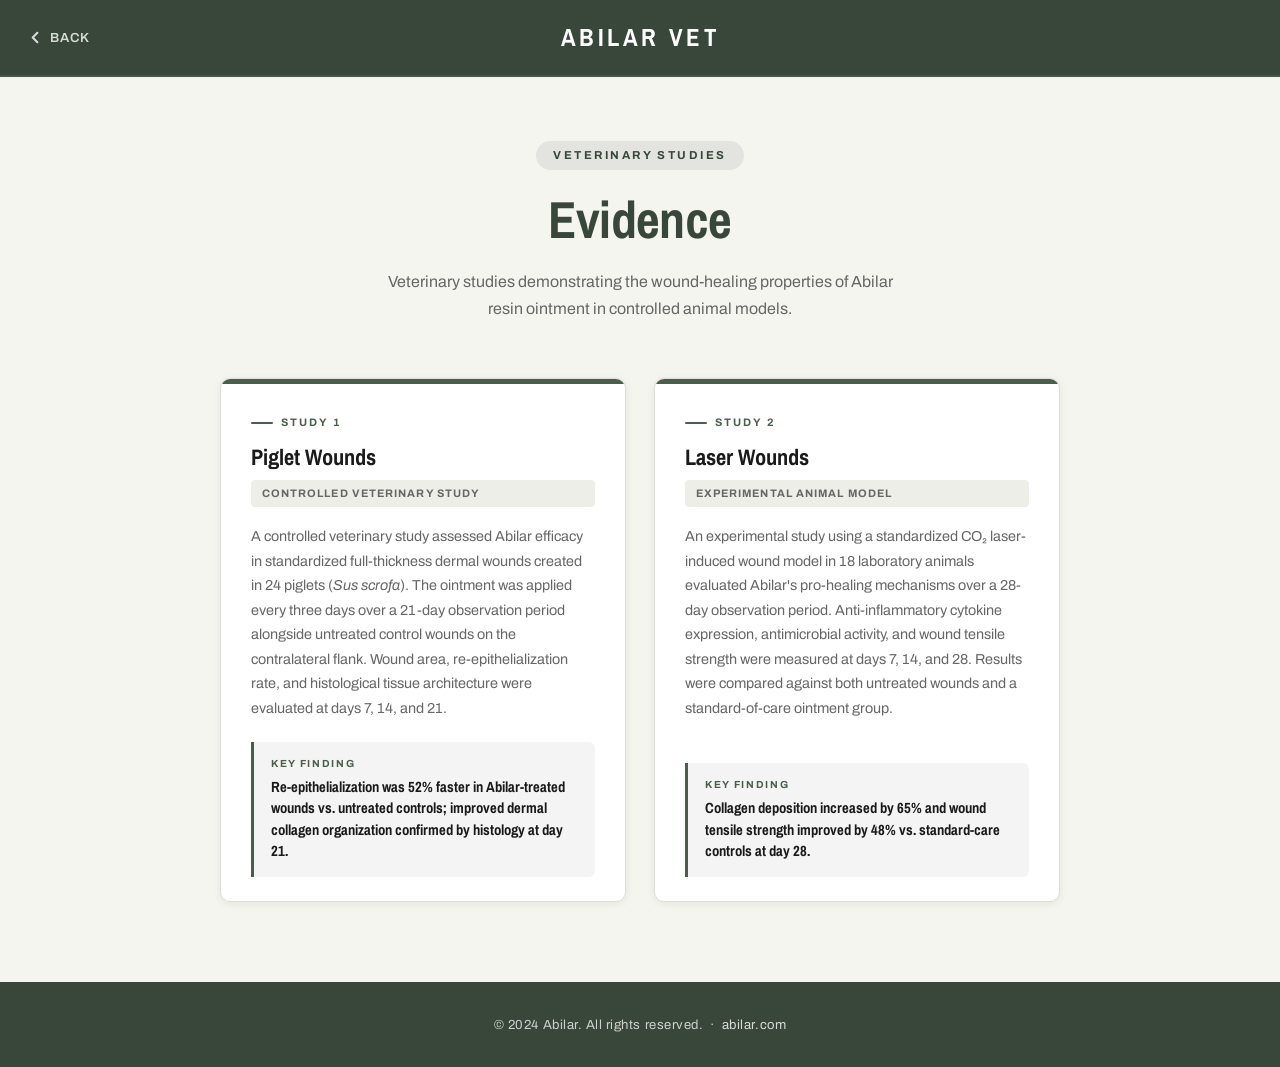
==== abilar-vet.html @ 3fc65ef9 "Init" ====
<!DOCTYPE html>
<html lang="en">
<head>
  <meta charset="UTF-8" />
  <meta name="viewport" content="width=device-width, initial-scale=1.0" />
  <title>Abilar Vet — Evidence (Veterinary)</title>
  <link rel="stylesheet" href="styles.css?v=2" />
  <style>
    /* Vet-page accent colour — slightly lighter tint on the accent bar
       to visually distinguish from the human page while staying on-palette */
    .study-card__accent {
      background-color: var(--color-primary-light);
    }
    .study-card__number,
    .study-card__number::before,
    .study-card__finding,
    .study-card__finding-label {
      --color-primary: #4a5e4c; /* slightly lighter for vet */
    }
    .study-card__finding {
      border-left-color: #4a5e4c;
    }
  </style>
</head>
<body>
  <div class="page-wrapper">

    <!-- Header -->
    <header class="site-header">
      <a href="index.html" class="back-link" aria-label="Back to home">
        <svg viewBox="0 0 16 16" fill="none" stroke="currentColor" stroke-width="2.2"
             stroke-linecap="round" stroke-linejoin="round" aria-hidden="true">
          <path d="M10 3 L5 8 L10 13"/>
        </svg>
        <span>Back</span>
      </a>
      <a href="index.html" class="site-logo">Abilar Vet</a>
    </header>

    <!-- Main -->
    <main class="main-content">
      <section class="evidence-section">

        <!-- Section header -->
        <div class="evidence-header">
          <span class="evidence-eyebrow fade-in">Veterinary Studies</span>
          <h1 class="evidence-title fade-in fade-in--delay-1">Evidence</h1>
          <p class="evidence-desc fade-in fade-in--delay-2">
            Veterinary studies demonstrating the wound-healing properties of
            Abilar resin ointment in controlled animal models.
          </p>
        </div>

        <!-- 1 × 2 Study grid (two wide cards, centred) -->
        <div class="studies-grid studies-grid--two">

          <!-- Study 1 — Piglet Wounds -->
          <article class="study-card fade-in fade-in--delay-2">
            <div class="study-card__accent"></div>
            <div class="study-card__body">
              <p class="study-card__number">Study 1</p>
              <h2 class="study-card__title">Piglet Wounds</h2>
              <span class="study-card__type">Controlled Veterinary Study</span>
              <p class="study-card__desc">
                A controlled veterinary study assessed Abilar efficacy in
                standardized full-thickness dermal wounds created in
                24&nbsp;piglets (<em>Sus scrofa</em>). The ointment was applied
                every three days over a 21-day observation period alongside
                untreated control wounds on the contralateral flank. Wound area,
                re-epithelialization rate, and histological tissue architecture
                were evaluated at days 7, 14, and 21.
              </p>
              <div class="study-card__finding">
                <p class="study-card__finding-label">Key Finding</p>
                <p class="study-card__finding-text">
                  Re-epithelialization was 52% faster in Abilar-treated wounds
                  vs. untreated controls; improved dermal collagen organization
                  confirmed by histology at day 21.
                </p>
              </div>
            </div>
          </article>

          <!-- Study 2 — Laser Wounds -->
          <article class="study-card fade-in fade-in--delay-3">
            <div class="study-card__accent"></div>
            <div class="study-card__body">
              <p class="study-card__number">Study 2</p>
              <h2 class="study-card__title">Laser Wounds</h2>
              <span class="study-card__type">Experimental Animal Model</span>
              <p class="study-card__desc">
                An experimental study using a standardized CO₂ laser-induced
                wound model in 18 laboratory animals evaluated Abilar's
                pro-healing mechanisms over a 28-day observation period.
                Anti-inflammatory cytokine expression, antimicrobial activity,
                and wound tensile strength were measured at days 7, 14, and 28.
                Results were compared against both untreated wounds and a
                standard-of-care ointment group.
              </p>
              <div class="study-card__finding">
                <p class="study-card__finding-label">Key Finding</p>
                <p class="study-card__finding-text">
                  Collagen deposition increased by 65% and wound tensile
                  strength improved by 48% vs. standard-care controls at
                  day&nbsp;28.
                </p>
              </div>
            </div>
          </article>

        </div><!-- /studies-grid -->
      </section>
    </main>

    <!-- Footer -->
    <footer class="site-footer">
      <p>&copy; 2024 Abilar. All rights reserved.
        &nbsp;·&nbsp;
        <a href="https://abilar.com" target="_blank" rel="noopener">abilar.com</a>
      </p>
    </footer>

  </div>
</body>
</html>
---- styles.css ----
/* ============================================================
   Abilar — Shared Stylesheet
   Color palette & typography based on abilar.com design system
   ============================================================ */

/* --- Google Fonts --- */
@import url('https://fonts.googleapis.com/css2?family=Archivo+Narrow:ital,wght@0,400;0,600;0,700;1,400&family=Archivo:ital,wght@0,400;0,600;0,700;0,900;1,400&display=swap');

/* --- CSS Variables --- */
:root {
  --color-primary:       #38473a;
  --color-primary-dark:  #2d392e;
  --color-primary-light: #4a5e4c;
  --color-white:         #ffffff;
  --color-bg:            #f5f5f0;
  --color-bg-card:       #ffffff;
  --color-text:          #1a1a1a;
  --color-text-muted:    #666666;
  --color-border:        #deded6;
  --color-tag-bg:        #eeeee8;

  --font-heading: 'Archivo Narrow', sans-serif;
  --font-body:    'Archivo', sans-serif;

  --shadow-sm:  0 2px 8px  rgba(0, 0, 0, 0.07);
  --shadow-md:  0 4px 20px rgba(0, 0, 0, 0.11);
  --shadow-lg:  0 8px 36px rgba(56, 71, 58, 0.22);

  --radius-card: 10px;
  --transition:  0.28s ease;
}

/* --- Reset --- */
*, *::before, *::after {
  box-sizing: border-box;
  margin: 0;
  padding: 0;
}

html {
  scroll-behavior: smooth;
}

body {
  font-family: var(--font-body);
  background-color: var(--color-bg);
  color: var(--color-text);
  line-height: 1.6;
  -webkit-font-smoothing: antialiased;
}

h1, h2, h3, h4 {
  font-family: var(--font-heading);
  font-weight: 700;
  line-height: 1.2;
}

/* ============================================================
   PAGE SHELL
   ============================================================ */
.page-wrapper {
  min-height: 100vh;
  display: flex;
  flex-direction: column;
}

.main-content {
  flex: 1;
}

/* ============================================================
   SITE HEADER
   ============================================================ */
.site-header {
  background-color: var(--color-primary);
  padding: 1.1rem 2rem;
  display: flex;
  align-items: center;
  justify-content: center;
  position: relative;
  border-bottom: 2px solid rgba(255, 255, 255, 0.08);
  z-index: 10;
}

.site-logo {
  font-family: var(--font-heading);
  font-size: 1.55rem;
  font-weight: 700;
  color: var(--color-white);
  text-decoration: none;
  text-transform: uppercase;
  letter-spacing: 0.14em;
  transition: opacity var(--transition);
}

.site-logo:hover {
  opacity: 0.85;
}

/* Back link — positioned left inside header */
.back-link {
  position: absolute;
  left: 1.75rem;
  display: inline-flex;
  align-items: center;
  gap: 0.45rem;
  color: rgba(255, 255, 255, 0.8);
  text-decoration: none;
  font-family: var(--font-body);
  font-size: 0.82rem;
  font-weight: 600;
  letter-spacing: 0.06em;
  text-transform: uppercase;
  transition: color var(--transition);
}

.back-link:hover {
  color: var(--color-white);
}

.back-link svg {
  width: 15px;
  height: 15px;
  flex-shrink: 0;
}

/* ============================================================
   SITE FOOTER
   ============================================================ */
.site-footer {
  background-color: var(--color-primary);
  color: rgba(255, 255, 255, 0.75);
  text-align: center;
  padding: 2rem 1.5rem;
  font-size: 0.82rem;
  letter-spacing: 0.04em;
  margin-top: auto;
}

.site-footer a {
  color: rgba(255, 255, 255, 0.8);
  text-decoration: none;
  transition: color var(--transition);
}

.site-footer a:hover {
  color: var(--color-white);
  text-decoration: underline;
}

/* ============================================================
   ENTRY PAGE — SPLIT HERO LAYOUT
   ============================================================ */

/* Top section: hero image background */
.hero-top {
  background-image: url('https://abilar.com/cdn/shop/files/woman-in-forest-looking-up-at-trees-misty-morning.jpg?v=1758372331&width=2400');
  background-size: cover;
  background-position: center 30%;
  position: relative;
  display: flex;
  flex-direction: column;
  align-items: center;
  justify-content: center;
  padding: 5.5rem 2rem 5rem;
  text-align: center;
  min-height: 390px;
}

/* Dark gradient overlay for text readability */
.hero-top::before {
  content: '';
  position: absolute;
  inset: 0;
  background: linear-gradient(
    to bottom,
    rgba(26, 40, 28, 0.48) 0%,
    rgba(56, 71, 58, 0.62) 60%,
    rgba(45, 58, 47, 0.82) 100%
  );
  pointer-events: none;
}

.hero-top > * {
  position: relative;
  z-index: 1;
}

/* Bottom section: light background + circles */
.hero-bottom {
  background-color: var(--color-bg);
  display: flex;
  flex-direction: column;
  align-items: center;
  padding: 3.5rem 2rem 4.5rem;
  text-align: center;
}

.hero-bottom__label {
  font-family: var(--font-body);
  font-size: 0.76rem;
  font-weight: 700;
  letter-spacing: 0.18em;
  text-transform: uppercase;
  color: var(--color-text-muted);
  margin-bottom: 2.5rem;
}

/* Shared text elements (used inside .hero-top) */
.entry-eyebrow {
  display: inline-block;
  font-family: var(--font-body);
  font-size: 0.72rem;
  font-weight: 700;
  letter-spacing: 0.22em;
  text-transform: uppercase;
  color: rgba(255, 255, 255, 0.95);
  background-color: rgba(255, 255, 255, 0.14);
  border: 1px solid rgba(255, 255, 255, 0.22);
  padding: 0.35rem 1.1rem;
  border-radius: 20px;
  margin-bottom: 1.25rem;
}

.entry-tagline {
  font-family: var(--font-heading);
  font-size: clamp(1.85rem, 4vw, 2.85rem);
  font-weight: 700;
  color: var(--color-white);
  text-shadow: 0 2px 14px rgba(0, 0, 0, 0.28);
  margin-bottom: 1rem;
  letter-spacing: -0.01em;
}

.entry-subtitle {
  font-size: 1rem;
  color: rgba(255, 255, 255, 0.82);
  max-width: 460px;
  margin: 0 auto;
  line-height: 1.72;
}

/* ---- Circle buttons ---- */
.circle-buttons {
  display: flex;
  gap: 3.5rem;
  align-items: center;
  justify-content: center;
  flex-wrap: wrap;
}

.circle-btn {
  display: flex;
  flex-direction: column;
  align-items: center;
  justify-content: center;
  width: 220px;
  height: 220px;
  border-radius: 50%;
  text-decoration: none;
  cursor: pointer;
  transition:
    transform    var(--transition),
    box-shadow   var(--transition),
    background-color var(--transition);
  position: relative;
}

/* Solid — Abilar (people) */
.circle-btn--people {
  background-color: var(--color-primary);
  color: var(--color-white);
  box-shadow: var(--shadow-md);
  border: 3px solid transparent;
}

.circle-btn--people:hover {
  background-color: var(--color-primary-dark);
  transform: translateY(-7px);
  box-shadow: var(--shadow-lg);
}

/* Outlined — Abilar Vet */
.circle-btn--vet {
  background-color: var(--color-white);
  color: var(--color-primary);
  border: 3px solid var(--color-primary);
  box-shadow: var(--shadow-sm);
}

.circle-btn--vet:hover {
  background-color: #f0f7f1;
  transform: translateY(-7px);
  box-shadow: var(--shadow-lg);
}

.circle-btn__label {
  font-family: var(--font-heading);
  font-weight: 700;
  font-size: 1.55rem;
  letter-spacing: 0.05em;
  text-transform: uppercase;
  line-height: 1.1;
}

.circle-btn__sub {
  font-family: var(--font-body);
  font-size: 0.72rem;
  font-weight: 700;
  letter-spacing: 0.14em;
  text-transform: uppercase;
  margin-top: 0.5rem;
  opacity: 0.7;
}

/* ============================================================
   EVIDENCE PAGE — HEADER SECTION
   ============================================================ */
.evidence-section {
  max-width: 1200px;
  margin: 0 auto;
  padding: 4rem 2rem 5rem;
}

.evidence-header {
  text-align: center;
  margin-bottom: 3.5rem;
}

.evidence-eyebrow {
  display: inline-block;
  font-family: var(--font-body);
  font-size: 0.72rem;
  font-weight: 700;
  letter-spacing: 0.22em;
  text-transform: uppercase;
  color: var(--color-primary);
  background-color: rgba(56, 71, 58, 0.09);
  padding: 0.35rem 1.1rem;
  border-radius: 20px;
  margin-bottom: 1.1rem;
}

.evidence-title {
  font-family: var(--font-heading);
  font-size: clamp(2.2rem, 5.5vw, 3.25rem);
  color: var(--color-primary);
  margin-bottom: 1.1rem;
  letter-spacing: -0.01em;
}

.evidence-desc {
  font-size: 1rem;
  color: var(--color-text-muted);
  max-width: 520px;
  margin: 0 auto;
  line-height: 1.7;
}

/* ============================================================
   STUDIES GRID
   ============================================================ */
.studies-grid {
  display: grid;
  grid-template-columns: repeat(2, 1fr);
  gap: 1.75rem;
}

/* 2-card variant — centered */
.studies-grid--two {
  grid-template-columns: repeat(2, 1fr);
  max-width: 840px;
  margin: 0 auto;
}

/* ============================================================
   STUDY CARD
   ============================================================ */
.study-card {
  background-color: var(--color-bg-card);
  border-radius: var(--radius-card);
  border: 1px solid var(--color-border);
  box-shadow: var(--shadow-sm);
  overflow: hidden;
  display: flex;
  flex-direction: column;
  transition:
    transform   var(--transition),
    box-shadow  var(--transition);
}

.study-card:hover {
  transform: translateY(-5px);
  box-shadow: var(--shadow-md);
}

/* Colored accent bar at card top */
.study-card__accent {
  height: 5px;
  background-color: var(--color-primary);
}

.study-card__body {
  padding: 1.85rem 1.85rem 1.5rem;
  flex: 1;
  display: flex;
  flex-direction: column;
}

/* Study number indicator */
.study-card__number {
  display: inline-flex;
  align-items: center;
  gap: 0.5rem;
  font-family: var(--font-body);
  font-size: 0.68rem;
  font-weight: 700;
  letter-spacing: 0.2em;
  text-transform: uppercase;
  color: var(--color-primary);
  margin-bottom: 0.7rem;
}

.study-card__number::before {
  content: '';
  display: inline-block;
  width: 22px;
  height: 2px;
  background-color: var(--color-primary);
  border-radius: 1px;
}

/* Card heading */
.study-card__title {
  font-family: var(--font-heading);
  font-size: 1.4rem;
  color: var(--color-text);
  margin-bottom: 0.6rem;
  line-height: 1.25;
}

/* Study type tag */
.study-card__type {
  display: inline-block;
  font-family: var(--font-body);
  font-size: 0.68rem;
  font-weight: 700;
  letter-spacing: 0.1em;
  text-transform: uppercase;
  color: var(--color-text-muted);
  background-color: var(--color-tag-bg);
  padding: 0.28rem 0.7rem;
  border-radius: 4px;
  margin-bottom: 1.1rem;
}

/* Description */
.study-card__desc {
  font-size: 0.9rem;
  color: var(--color-text-muted);
  line-height: 1.7;
  flex: 1;
  margin-bottom: 1.35rem;
}

/* Key finding block */
.study-card__finding {
  background-color: rgba(56, 71, 58, 0.06);
  border-left: 3px solid var(--color-primary);
  padding: 0.9rem 1.1rem;
  border-radius: 0 6px 6px 0;
}

.study-card__finding-label {
  font-family: var(--font-body);
  font-size: 0.64rem;
  font-weight: 700;
  letter-spacing: 0.16em;
  text-transform: uppercase;
  color: var(--color-primary);
  margin-bottom: 0.3rem;
}

.study-card__finding-text {
  font-family: var(--font-heading);
  font-size: 0.92rem;
  font-weight: 700;
  color: var(--color-text);
  line-height: 1.45;
}

/* ============================================================
   FADE-IN PAGE ANIMATION
   ============================================================ */
@keyframes fadeInUp {
  from {
    opacity: 0;
    transform: translateY(18px);
  }
  to {
    opacity: 1;
    transform: translateY(0);
  }
}

.fade-in {
  animation: fadeInUp 0.6s ease both;
}

.fade-in--delay-1 { animation-delay: 0.08s; }
.fade-in--delay-2 { animation-delay: 0.16s; }
.fade-in--delay-3 { animation-delay: 0.24s; }
.fade-in--delay-4 { animation-delay: 0.32s; }
.fade-in--delay-5 { animation-delay: 0.40s; }
.fade-in--delay-6 { animation-delay: 0.48s; }

/* ============================================================
   RESPONSIVE
   ============================================================ */
@media (max-width: 768px) {
  .studies-grid,
  .studies-grid--two {
    grid-template-columns: 1fr;
  }

  .circle-buttons {
    gap: 2rem;
  }

  .circle-btn {
    width: 185px;
    height: 185px;
  }

  .circle-btn__label {
    font-size: 1.3rem;
  }

  .evidence-section {
    padding: 3rem 1.25rem 4rem;
  }

  .back-link span {
    display: none; /* show only icon on small screens */
  }
}

@media (max-width: 480px) {
  .circle-btn {
    width: 155px;
    height: 155px;
  }

  .circle-btn__label {
    font-size: 1.1rem;
  }

  .circle-btn__sub {
    font-size: 0.62rem;
  }

  .hero-top {
    padding: 4rem 1.5rem 3.5rem;
  }
}

/* ============================================================
   INDICATION CARDS (abilar.html — clickable indications)
   ============================================================ */

/* Category groupings */
.indication-category {
  display: flex;
  flex-direction: column;
  gap: 0.75rem;
}

.indication-category + .indication-category {
  margin-top: 0.25rem;
  padding-top: 1.25rem;
  border-top: 1px solid var(--color-border);
}

.indication-category__label {
  font-family: var(--font-body);
  font-size: 0.68rem;
  font-weight: 700;
  letter-spacing: 0.1em;
  text-transform: uppercase;
  color: var(--color-primary);
  padding: 0.25rem 0.6rem;
  background: rgba(56, 71, 58, 0.08);
  border-radius: 4px;
  width: fit-content;
}

.indication-grid {
  display: grid;
  grid-template-columns: repeat(2, 1fr);
  gap: 1.5rem;
}

.indication-card {
  display: flex;
  align-items: center;
  justify-content: space-between;
  background-color: var(--color-bg-card);
  border: 1px solid var(--color-border);
  border-radius: var(--radius-card);
  padding: 2rem 1.75rem;
  text-decoration: none;
  color: var(--color-text);
  box-shadow: var(--shadow-sm);
  position: relative;
  overflow: hidden;
  transition:
    transform    var(--transition),
    box-shadow   var(--transition),
    border-color var(--transition);
}

.indication-card::before {
  content: '';
  position: absolute;
  top: 0; left: 0; right: 0;
  height: 4px;
  background-color: var(--color-primary);
}

.indication-card:hover {
  transform: translateY(-5px);
  box-shadow: var(--shadow-md);
  border-color: rgba(56, 71, 58, 0.35);
}

.indication-card:hover .indication-card__arrow {
  transform: translateX(6px);
}

.indication-card__tag {
  font-family: var(--font-body);
  font-size: 0.68rem;
  font-weight: 700;
  letter-spacing: 0.2em;
  text-transform: uppercase;
  color: var(--color-primary);
  margin-bottom: 0.45rem;
}

.indication-card__title {
  font-family: var(--font-heading);
  font-size: 1.5rem;
  font-weight: 700;
  color: var(--color-text);
  line-height: 1.2;
  margin-bottom: 0.4rem;
}

.indication-card__meta {
  font-size: 0.78rem;
  color: var(--color-text-muted);
}

.indication-card__arrow {
  flex-shrink: 0;
  margin-left: 1.5rem;
  color: var(--color-primary);
  transition: transform var(--transition);
  width: 22px;
  height: 22px;
}

/* ============================================================
   INDICATIONS CARD WRAPPER (abilar.html)
   ============================================================ */

.indications-card {
  background: var(--color-bg-card);
  border: 1px solid var(--color-border);
  border-radius: var(--radius-card);
  overflow: hidden;
  box-shadow: var(--shadow-sm);
}

.indications-card__header {
  background: var(--color-primary);
  padding: 1.2rem 1.85rem;
  display: flex;
  align-items: baseline;
  gap: 1rem;
}

.indications-card__heading {
  font-family: var(--font-heading);
  font-size: 0.8rem;
  font-weight: 700;
  letter-spacing: 0.14em;
  text-transform: uppercase;
  color: var(--color-white);
  white-space: nowrap;
}

.indications-card__subtitle {
  font-size: 0.75rem;
  color: rgba(255, 255, 255, 0.6);
}

.indications-card__body {
  padding: 1.5rem 1.85rem 1.85rem;
  display: flex;
  flex-direction: column;
  gap: 0;
}

/* ============================================================
   DETAIL PAGES (indication-specific evidence pages)
   ============================================================ */
.detail-section {
  max-width: 880px;
  margin: 0 auto;
  padding: 4rem 2rem 5rem;
  display: flex;
  flex-direction: column;
  gap: 1.75rem;
}

.detail-header {
  text-align: center;
  margin-bottom: 0.25rem;
}

/* Breadcrumb navigation */
.breadcrumb {
  display: flex;
  align-items: center;
  justify-content: center;
  gap: 0.4rem;
  font-family: var(--font-body);
  font-size: 0.78rem;
  color: var(--color-text-muted);
  margin-bottom: 0.85rem;
}

.breadcrumb a {
  color: var(--color-primary);
  text-decoration: none;
  transition: text-decoration var(--transition);
}

.breadcrumb a:hover {
  text-decoration: underline;
}

.breadcrumb__sep {
  opacity: 0.45;
  font-size: 0.7rem;
}

.detail-title {
  font-family: var(--font-heading);
  font-size: clamp(1.9rem, 5vw, 2.75rem);
  color: var(--color-primary);
  margin-bottom: 0.55rem;
}

.detail-subtitle {
  font-size: 0.95rem;
  color: var(--color-text-muted);
  max-width: 480px;
  margin: 0 auto;
  line-height: 1.65;
}

/* ---- Clinical Study Box ---- */
.clinical-card {
  background-color: var(--color-bg-card);
  border: 1px solid var(--color-border);
  border-radius: var(--radius-card);
  box-shadow: var(--shadow-sm);
  overflow: hidden;
}

.clinical-card__header {
  background-color: var(--color-primary);
  padding: 1.2rem 1.85rem;
}

.clinical-card__heading {
  font-family: var(--font-heading);
  font-size: 1rem;
  font-weight: 700;
  color: var(--color-white);
  text-transform: uppercase;
  letter-spacing: 0.1em;
}

.clinical-card__body {
  padding: 1.85rem 1.85rem 1.6rem;
  display: flex;
  flex-direction: column;
  gap: 1.25rem;
}

.clinical-card__desc {
  font-size: 0.925rem;
  color: var(--color-text-muted);
  line-height: 1.8;
}

.clinical-card__finding {
  background-color: rgba(56, 71, 58, 0.06);
  border-left: 3px solid var(--color-primary);
  padding: 1rem 1.2rem;
  border-radius: 0 6px 6px 0;
}

.clinical-card__finding-label {
  font-family: var(--font-body);
  font-size: 0.64rem;
  font-weight: 700;
  letter-spacing: 0.18em;
  text-transform: uppercase;
  color: var(--color-primary);
  margin-bottom: 0.35rem;
}

.clinical-card__finding-text {
  font-family: var(--font-heading);
  font-size: 0.95rem;
  font-weight: 700;
  color: var(--color-text);
  line-height: 1.5;
}

/* ---- Case Studies Box ---- */
.case-card {
  background-color: var(--color-bg-card);
  border: 1px solid var(--color-border);
  border-radius: var(--radius-card);
  box-shadow: var(--shadow-sm);
  overflow: hidden;
}

.case-card__header {
  background-color: var(--color-primary-light);
  padding: 1.2rem 1.85rem;
}

.case-card__heading {
  font-family: var(--font-heading);
  font-size: 1rem;
  font-weight: 700;
  color: var(--color-white);
  text-transform: uppercase;
  letter-spacing: 0.1em;
}

.case-card__grid {
  display: grid;
  grid-template-columns: 1fr 1fr;
}

.case-subbox {
  padding: 1.65rem 1.85rem;
}

.case-subbox:first-child {
  border-right: 1px solid var(--color-border);
}

.case-subbox__num {
  display: inline-flex;
  align-items: center;
  gap: 0.45rem;
  font-family: var(--font-body);
  font-size: 0.66rem;
  font-weight: 700;
  letter-spacing: 0.2em;
  text-transform: uppercase;
  color: var(--color-primary);
  margin-bottom: 0.65rem;
}

.case-subbox__num::before {
  content: '';
  display: inline-block;
  width: 18px;
  height: 2px;
  background-color: var(--color-primary);
  border-radius: 1px;
}

.case-subbox__text {
  font-size: 0.9rem;
  color: var(--color-text);
  line-height: 1.7;
}

.case-subbox__text--clamped {
  display: -webkit-box;
  -webkit-line-clamp: 4;
  -webkit-box-orient: vertical;
  overflow: hidden;
}

.case-subbox__text--clamped.is-expanded {
  display: block;
  overflow: visible;
}

.case-text-toggle {
  background: none;
  border: none;
  padding: 0;
  margin-top: 0.3rem;
  font-family: var(--font-body);
  font-size: 0.8rem;
  color: var(--color-primary);
  cursor: pointer;
  text-decoration: underline;
  text-underline-offset: 2px;
}

/* ============================================================
   FLIP CARD — Clinical Study (detail pages)
   ============================================================ */

/* Outer wrapper — sets the 3-D perspective.
   position:relative lets the rotating card fill it absolutely.
   Height comes from the hidden .flip-card__sizer sibling. */
.flip-card {
  perspective: 1400px;
  position: relative;
}

/* The rotating card — absolutely fills .flip-card */
.flip-card .clinical-card {
  position: absolute;
  inset: 0;
  transform-style: preserve-3d;
  transition: transform 0.65s cubic-bezier(0.45, 0.05, 0.55, 0.95);
  overflow: visible;
  box-shadow: var(--shadow-sm);
  border-radius: var(--radius-card);
  border: 1px solid var(--color-border);
  background: transparent;
}

/* Flipped state triggered by JS */
.flip-card.is-flipped .clinical-card {
  transform: rotateY(180deg);
}

/* Shared face styles */
.flip-card__face {
  position: absolute;
  inset: 0;
  border-radius: var(--radius-card);
  -webkit-backface-visibility: hidden;
  backface-visibility: hidden;
  overflow: hidden;
}

/* Front face — matches original clinical-card look */
.flip-card__face--front {
  background-color: var(--color-bg-card);
  display: flex;
  flex-direction: column;
}

/* Back face — rotated 180° on Y axis */
.flip-card__face--back {
  background-color: var(--color-bg-card);
  transform: rotateY(180deg);
  display: flex;
  flex-direction: row;
  align-items: stretch;
}

/* Left column: journal cover image — wider so the page is readable */
.flip-back__image-col {
  flex: 0 0 58%;
  overflow: hidden;
  border-right: 1px solid var(--color-border);
}

.flip-back__image-col img {
  width: 100%;
  height: 100%;
  object-fit: cover;
  object-position: top center;
  display: block;
}

/* Right column: download + reference */
.flip-back__info-col {
  flex: 1;
  padding: 1.5rem 1.5rem;
  display: flex;
  flex-direction: column;
  gap: 1.2rem;
  justify-content: center;
}

/* Download button — compact text-link style */
.flip-back__download-btn {
  display: inline-flex;
  align-items: center;
  gap: 0.4rem;
  background-color: transparent;
  color: var(--color-primary);
  text-decoration: none;
  font-family: var(--font-body);
  font-size: 0.75rem;
  font-weight: 700;
  letter-spacing: 0.08em;
  text-transform: uppercase;
  padding: 0.45rem 0.85rem;
  border-radius: 5px;
  border: 1.5px solid var(--color-primary);
  transition:
    background-color var(--transition),
    color            var(--transition);
  align-self: flex-start;
}

.flip-back__download-btn:hover {
  background-color: var(--color-primary);
  color: var(--color-white);
}

.flip-back__download-btn svg {
  width: 13px;
  height: 13px;
  flex-shrink: 0;
}

/* Reference block */
.flip-back__ref-label {
  font-family: var(--font-body);
  font-size: 0.62rem;
  font-weight: 700;
  letter-spacing: 0.18em;
  text-transform: uppercase;
  color: var(--color-primary);
  margin-bottom: 0.3rem;
}

.flip-back__ref-text {
  font-size: 0.72rem;
  color: var(--color-text-muted);
  line-height: 1.65;
}

/* "Flip back" hint bar at the bottom of the back face */
.flip-back__hint {
  margin-top: auto;
  display: flex;
  align-items: center;
  gap: 0.4rem;
  font-family: var(--font-body);
  font-size: 0.68rem;
  font-weight: 700;
  letter-spacing: 0.12em;
  text-transform: uppercase;
  color: var(--color-text-muted);
  cursor: pointer;
  opacity: 0.65;
  transition: opacity var(--transition);
  user-select: none;
}

.flip-back__hint:hover {
  opacity: 1;
}

.flip-back__hint svg {
  width: 14px;
  height: 14px;
}

/* Clickable header cue — show pointer and a subtle hover */
.flip-card .clinical-card__header {
  cursor: pointer;
  display: flex;
  align-items: center;
  justify-content: space-between;
  gap: 0.75rem;
  transition: background-color var(--transition);
}

.flip-card .clinical-card__header:hover {
  background-color: var(--color-primary-dark);
}

/* Flip icon in header */
.flip-card__icon {
  width: 17px;
  height: 17px;
  flex-shrink: 0;
  opacity: 0.7;
  color: var(--color-white);
}

/* Invisible clone — sits in normal flow to give .flip-card its height.
   Styled like the front face (header + body padding) so sizing is accurate. */
.flip-card__sizer {
  visibility: hidden;
  pointer-events: none;
  border-radius: var(--radius-card);
  overflow: hidden;
}

.flip-card__sizer .clinical-card__header {
  background-color: var(--color-primary);
  padding: 1.2rem 1.85rem;
}

.flip-card__sizer .clinical-card__body {
  padding: 1.85rem 1.85rem 1.6rem;
  display: flex;
  flex-direction: column;
  gap: 1.25rem;
}

/* Responsive */
@media (max-width: 640px) {
  .flip-card__face--back {
    flex-direction: column;
  }

  .flip-back__image-col {
    flex: 0 0 200px;
    border-right: none;
    border-bottom: 1px solid var(--color-border);
  }
}

/* ============================================================
   EXPERT OPINION BOX
   ============================================================ */

.expert-card {
  background: var(--color-bg-card);
  border: 1px solid var(--color-border);
  border-radius: var(--radius-card);
  box-shadow: var(--shadow-md);
  overflow: hidden;
}

.expert-card__header {
  background: var(--color-primary);
  padding: 1.2rem 1.85rem;
}

.expert-card__heading {
  font-family: var(--font-heading);
  font-size: 0.8rem;
  font-weight: 700;
  letter-spacing: 0.18em;
  text-transform: uppercase;
  color: var(--color-white);
}

.expert-card__grid {
  display: grid;
  grid-template-columns: 1fr 1fr;
}

.expert-card__grid--single {
  grid-template-columns: 1fr;
}

.expert-card__grid--single .quote-item {
  border-right: none !important;
  max-width: 72ch;
}

/* Customer feedback: quote left, image right */
.feedback-with-image {
  display: grid;
  grid-template-columns: 1fr 1fr;
  align-items: stretch;
}

.feedback-with-image .quote-item {
  border-right: 1px solid var(--color-border);
}

.feedback-image-col {
  display: flex;
  align-items: center;
  justify-content: center;
  padding: 1.5rem 2rem;
  background: var(--color-surface, #fafaf8);
}

.feedback-image-col img {
  width: 100%;
  max-width: 340px;
  height: auto;
  object-fit: contain;
  border-radius: 8px;
}

@media (max-width: 640px) {
  .feedback-with-image {
    grid-template-columns: 1fr;
  }
  .feedback-with-image .quote-item {
    border-right: none;
    border-bottom: 1px solid var(--color-border);
  }
  .feedback-image-col {
    padding: 1.25rem 1.5rem;
  }
}

/* Each quote tile */
.quote-item {
  padding: 1.85rem 1.85rem 1.75rem;
  display: flex;
  flex-direction: column;
  gap: 0;
  position: relative;
}

/* Border rules — 2-column grid */
.expert-card__grid .quote-item {
  border-bottom: 1px solid var(--color-border);
}

.expert-card__grid .quote-item:nth-child(odd) {
  border-right: 1px solid var(--color-border);
}

/* Last row: remove bottom border */
.expert-card__grid .quote-item:last-child,
.expert-card__grid .quote-item:nth-last-child(2):nth-child(odd) {
  border-bottom: none;
}

/* Big decorative opening " */
.quote-item__mark {
  font-family: Georgia, 'Times New Roman', serif;
  font-size: 5rem;
  line-height: 0.75;
  color: var(--color-primary);
  opacity: 0.18;
  display: block;
  margin-bottom: 0.5rem;
  user-select: none;
}

/* Quote body */
.quote-item__text {
  font-size: 0.875rem;
  font-style: italic;
  line-height: 1.75;
  color: var(--color-text);
  flex: 1;
  margin-bottom: 1.4rem;
}

/* Short sage-green rule before attribution */
.quote-item__rule {
  width: 2rem;
  height: 2px;
  background: var(--color-primary);
  opacity: 0.35;
  margin-bottom: 0.85rem;
  border: none;
}

/* Name + role */
.quote-item__name {
  font-family: var(--font-body);
  font-size: 0.82rem;
  font-weight: 700;
  color: var(--color-text);
  display: block;
  margin-bottom: 0.2rem;
}

/* Expert profile row (photo + name/title) */
.expert-profile {
  display: flex;
  align-items: center;
  gap: 1.4rem;
  padding: 1.5rem 1.85rem 1.35rem;
  border-bottom: 1px solid var(--color-border);
  background: var(--color-bg);
}

.expert-profile__avatar-wrap {
  flex-shrink: 0;
  width: 72px;
  height: 72px;
  border-radius: 50%;
  overflow: hidden;
  border: 3px solid var(--color-primary);
  box-shadow: var(--shadow-sm);
}

.expert-profile__avatar {
  width: 100%;
  height: 100%;
  object-fit: cover;
  object-position: center top;
  display: block;
}

.expert-profile__info {
  display: flex;
  flex-direction: column;
  gap: 0.18rem;
}

.expert-profile__flag {
  font-size: 1.2rem;
  line-height: 1;
  margin-bottom: 0.1rem;
}

.expert-profile__name {
  font-family: var(--font-body);
  font-size: 1rem;
  font-weight: 700;
  color: var(--color-text);
}

.expert-profile__title {
  font-size: 0.8rem;
  color: var(--color-primary);
  font-weight: 600;
}

.expert-profile__inst {
  font-size: 0.75rem;
  color: var(--color-text-muted);
}

.quote-item__role {
  font-size: 0.75rem;
  color: var(--color-text-muted);
  display: block;
  line-height: 1.5;
}

@media (max-width: 640px) {
  .expert-card__grid {
    grid-template-columns: 1fr;
  }

  .expert-card__grid .quote-item {
    border-right: none !important;
    border-bottom: 1px solid var(--color-border);
  }

  .expert-card__grid .quote-item:last-child {
    border-bottom: none;
  }
}

/* ============================================================
   CASE STUDIES — with images (4-case layout)
   ============================================================ */

/* 2×2 grid of case subboxes */
.case-card__grid--four {
  display: grid;
  grid-template-columns: 1fr 1fr;
}

.case-card__grid--four .case-subbox {
  padding: 1.5rem 1.75rem 1.6rem;
  display: flex;
  flex-direction: column;
  gap: 0.85rem;
}

/* Border rules for 2×2 grid */
.case-card__grid--four .case-subbox:nth-child(1),
.case-card__grid--four .case-subbox:nth-child(2) {
  border-bottom: 1px solid var(--color-border);
}

.case-card__grid--four .case-subbox:nth-child(1),
.case-card__grid--four .case-subbox:nth-child(3) {
  border-right: 1px solid var(--color-border);
}

/* Case image — blur/reveal wrapper */
.case-img-wrapper {
  position: relative;
  border-radius: 6px;
  overflow: hidden;
  cursor: pointer;
  user-select: none;
}

.case-subbox__img {
  width: 100%;
  border-radius: 6px;
  display: block;
  object-fit: cover;
  max-height: 200px;
  object-position: center;
  filter: blur(10px);
  transform: scale(1.04); /* prevent white edges from blur */
  transition: filter 0.35s ease, transform 0.35s ease;
}

/* Warning overlay */
.case-img-warning {
  position: absolute;
  inset: 0;
  display: flex;
  flex-direction: column;
  align-items: center;
  justify-content: center;
  gap: 0.35rem;
  background: rgba(44, 57, 45, 0.45);
  transition: opacity 0.3s ease;
  pointer-events: none;
}

.case-img-warning__icon {
  font-size: 1.5rem;
  line-height: 1;
}

.case-img-warning__title {
  font-family: var(--font-body);
  font-size: 0.72rem;
  font-weight: 700;
  letter-spacing: 0.08em;
  text-transform: uppercase;
  color: #fff;
  text-align: center;
}

.case-img-warning__hint {
  font-family: var(--font-body);
  font-size: 0.65rem;
  color: rgba(255,255,255,0.8);
  text-align: center;
}

/* Revealed state — click removes blur */
.case-img-wrapper.revealed .case-subbox__img {
  filter: blur(0);
  transform: scale(1);
}

.case-img-wrapper.revealed .case-img-warning {
  opacity: 0;
  pointer-events: none;
}

/* Caption under the image */
.case-subbox__caption {
  font-size: 0.75rem;
  color: var(--color-text-muted);
  font-style: italic;
  line-height: 1.5;
}

/* Reference line */
.case-subbox__ref {
  font-size: 0.7rem;
  color: var(--color-text-muted);
  line-height: 1.55;
  border-top: 1px solid var(--color-border);
  padding-top: 0.65rem;
  margin-top: auto;
}

.case-subbox__ref-label {
  font-family: var(--font-body);
  font-size: 0.6rem;
  font-weight: 700;
  letter-spacing: 0.16em;
  text-transform: uppercase;
  color: var(--color-primary);
  display: block;
  margin-bottom: 0.25rem;
}

@media (max-width: 640px) {
  .case-card__grid--four {
    grid-template-columns: 1fr;
  }

  .case-card__grid--four .case-subbox:nth-child(1),
  .case-card__grid--four .case-subbox:nth-child(2),
  .case-card__grid--four .case-subbox:nth-child(3) {
    border-right: none;
    border-bottom: 1px solid var(--color-border);
  }

  .case-card__grid--four .case-subbox:nth-child(4) {
    border-bottom: none;
  }
}

/* ============================================================
   GLOBAL PRESENCE MAP SECTION
   ============================================================ */

.presence-card {
  background: var(--color-bg-card);
  border: 1px solid var(--color-border);
  border-radius: var(--radius-card);
  box-shadow: var(--shadow-md);
  overflow: hidden;
  margin-bottom: 1.75rem;
  width: 50%;
}

.presence-card__header {
  background: var(--color-primary);
  padding: 1.2rem 1.85rem;
  display: flex;
  align-items: baseline;
  gap: 1rem;
  flex-wrap: wrap;
}

.presence-card__heading {
  font-family: var(--font-heading);
  font-size: 0.8rem;
  font-weight: 700;
  letter-spacing: 0.18em;
  text-transform: uppercase;
  color: var(--color-white);
}

.presence-card__subtitle {
  font-size: 0.75rem;
  color: rgba(255, 255, 255, 0.6);
}

#abilar-map {
  width: 100%;
  height: 340px;
  background: var(--color-bg-card);
}

.presence-card__tags {
  display: flex;
  flex-wrap: wrap;
  gap: 0.45rem;
  padding: 1rem 1.85rem 1.35rem;
  border-top: 1px solid var(--color-border);
}

.presence-tag {
  background: var(--color-tag-bg);
  color: var(--color-primary);
  font-family: var(--font-body);
  font-size: 0.68rem;
  font-weight: 700;
  letter-spacing: 0.1em;
  text-transform: uppercase;
  padding: 0.28rem 0.7rem;
  border-radius: 100px;
  border: 1px solid var(--color-border);
}

/* ============================================================
   RESPONSIVE — additional breakpoints
   ============================================================ */
@media (max-width: 768px) {
  .indication-grid {
    grid-template-columns: 1fr;
  }

  .case-card__grid {
    grid-template-columns: 1fr;
  }

  .case-subbox:first-child {
    border-right: none;
    border-bottom: 1px solid var(--color-border);
  }

  .hero-top {
    min-height: 300px;
    padding: 4rem 1.5rem 3.5rem;
  }

  .hero-bottom {
    padding: 2.5rem 1.5rem 3.5rem;
  }

  .detail-section {
    padding: 3rem 1.25rem 4rem;
  }
}

/* ============================================================
   Map hover card — abilar.html
   ============================================================ */

.map-wrapper {
  position: relative;
}

.map-hover-card {
  position: absolute;
  bottom: 14px;
  left: 14px;
  background: var(--color-white);
  border: 1px solid var(--color-border);
  border-radius: 10px;
  box-shadow: var(--shadow-md);
  padding: 0.75rem 0.9rem 0.8rem;
  max-width: 260px;
  pointer-events: none;
  z-index: 10;
  animation: hoverCardIn 0.15s ease;
}

@keyframes hoverCardIn {
  from { opacity: 0; transform: translateY(4px); }
  to   { opacity: 1; transform: translateY(0); }
}

.map-hover-card[hidden] {
  display: none;
}

.map-hover-card__header {
  display: flex;
  align-items: center;
  gap: 0.45rem;
  margin-bottom: 0.5rem;
}

.map-hover-card__flag {
  font-size: 1.15rem;
  line-height: 1;
}

.map-hover-card__name {
  font-family: var(--font-heading);
  font-weight: 700;
  font-size: 0.95rem;
  color: var(--color-text);
}

.map-hover-card__quote {
  font-size: 0.78rem;
  font-style: italic;
  color: var(--color-text);
  line-height: 1.5;
  margin: 0 0 0.3rem;
}

.map-hover-card__byline {
  display: block;
  font-size: 0.72rem;
  color: var(--color-text-muted);
  margin-bottom: 0.45rem;
}

.map-hover-card__cta {
  display: block;
  font-size: 0.72rem;
  font-weight: 700;
  color: var(--color-primary);
  letter-spacing: 0.01em;
}

.map-hover-card__nhs {
  display: inline-block;
  font-size: 0.7rem;
  font-weight: 700;
  color: #fff;
  background: #c8920a;
  border-radius: 20px;
  padding: 2px 9px;
  margin-bottom: 0.5rem;
  letter-spacing: 0.03em;
}

.map-hover-card__presence {
  font-size: 0.78rem;
  color: var(--color-text-muted);
  line-height: 1.5;
  margin: 0;
}

/* ============================================================
   Country Modal (map click popup) — abilar.html
   ============================================================ */

.country-modal {
  position: fixed;
  inset: 0;
  z-index: 900;
  display: flex;
  align-items: center;
  justify-content: center;
  padding: 1.5rem;
}

.country-modal[hidden] {
  display: none;
}

.country-modal__backdrop {
  position: absolute;
  inset: 0;
  background: rgba(20, 28, 20, 0.55);
  backdrop-filter: blur(3px);
  -webkit-backdrop-filter: blur(3px);
}

.country-modal__panel {
  position: relative;
  background: var(--color-white);
  border-radius: 12px;
  box-shadow: var(--shadow-lg);
  width: 100%;
  max-width: 620px;
  max-height: 85vh;
  overflow-y: auto;
  animation: modalIn 0.22s ease;
}

@keyframes modalIn {
  from { opacity: 0; transform: scale(0.96) translateY(10px); }
  to   { opacity: 1; transform: scale(1) translateY(0); }
}

.country-modal__close {
  position: absolute;
  top: 14px;
  right: 16px;
  background: rgba(255,255,255,0.9);
  border: none;
  border-radius: 50%;
  width: 32px;
  height: 32px;
  font-size: 1.25rem;
  line-height: 1;
  cursor: pointer;
  color: var(--color-text);
  display: flex;
  align-items: center;
  justify-content: center;
  z-index: 2;
  transition: background 0.15s;
}

.country-modal__close:hover {
  background: var(--color-border);
}

/* Modal header bar (country name + flag) */
.modal-country-header {
  background: var(--color-primary);
  color: var(--color-white);
  padding: 1.1rem 1.5rem 1rem;
  border-radius: 12px 12px 0 0;
  display: flex;
  align-items: center;
  gap: 0.6rem;
}

.modal-country-header__flag {
  font-size: 1.5rem;
  line-height: 1;
}

.modal-country-header__name {
  font-family: var(--font-heading);
  font-size: 1.2rem;
  font-weight: 700;
  letter-spacing: 0.02em;
  margin: 0;
}

/* Modal body */
.modal-body {
  padding: 1.4rem 1.5rem 1.6rem;
}

/* Expert block inside modal */
.modal-expert-profile {
  display: flex;
  align-items: center;
  gap: 1rem;
  margin-bottom: 1.2rem;
  padding-bottom: 1.1rem;
  border-bottom: 1px solid var(--color-border);
}

.modal-expert-profile__avatar {
  width: 64px;
  height: 64px;
  border-radius: 50%;
  object-fit: cover;
  flex-shrink: 0;
  border: 2px solid var(--color-border);
}

.modal-expert-profile__info {
  display: flex;
  flex-direction: column;
  gap: 0.18rem;
}

.modal-expert-profile__name {
  font-family: var(--font-body);
  font-weight: 700;
  font-size: 0.97rem;
  color: var(--color-text);
}

.modal-expert-profile__title {
  font-size: 0.82rem;
  color: var(--color-text-muted);
  line-height: 1.35;
}

/* Quotes inside modal */
.modal-quotes {
  display: flex;
  flex-direction: column;
  gap: 1rem;
}

.modal-quote {
  background: var(--color-bg);
  border: 1px solid var(--color-border);
  border-radius: 8px;
  padding: 1rem 1.1rem 0.9rem;
}

.modal-quote__mark {
  font-family: Georgia, serif;
  font-size: 2rem;
  line-height: 0.8;
  color: var(--color-primary);
  display: block;
  margin-bottom: 0.35rem;
}

.modal-quote__text {
  font-size: 0.875rem;
  line-height: 1.65;
  color: var(--color-text);
  font-style: italic;
  margin: 0;
}

/* ============================================================
   EXPERT OPINIONS CARD  (abilar.html)
   ============================================================ */

.expert-opinions-card {
  background: var(--color-bg-card);
  border-radius: var(--radius-card);
  box-shadow: var(--shadow-sm);
  border: 1px solid var(--color-border);
  overflow: hidden;
  margin-top: 1.5rem;
  text-align: left;
  width: 50%;
}

.expert-opinions-card__header {
  background: var(--color-primary);
  padding: 1rem 1.5rem;
  display: flex;
  align-items: baseline;
  gap: 1rem;
}

.expert-opinions-card__heading {
  color: var(--color-white);
  font-family: var(--font-body);
  font-size: 0.7rem;
  font-weight: 600;
  letter-spacing: 0.1em;
  text-transform: uppercase;
  white-space: nowrap;
}

.expert-opinions-card__subtitle {
  color: rgba(255, 255, 255, 0.6);
  font-size: 0.78rem;
}

.expert-opinions-card__intro {
  padding: 0.9rem 1.5rem 0;
  text-align: left;
}

.expert-opinions-card__intro p {
  font-size: 0.85rem;
  color: var(--color-text-muted);
  line-height: 1.6;
}

.expert-opinions-card__body {
  padding: 1rem 1.5rem 1.5rem;
  display: flex;
  flex-direction: column;
  gap: 1rem;
}

/* Individual expert quote card */
.expert-card {
  display: flex;
  flex-direction: column;
  text-align: left;
  gap: 1rem;
  padding: 1.25rem;
  background: var(--color-bg);
  border-radius: 8px;
  border: 1px solid var(--color-border);
}

.expert-card__profile {
  display: flex;
  align-items: center;
  gap: 0.9rem;
}

.expert-card__avatar {
  width: 60px;
  height: 60px;
  border-radius: 50%;
  object-fit: cover;
  object-position: center top;
  flex-shrink: 0;
  border: 2px solid var(--color-border);
}

.expert-card__info {
  display: flex;
  flex-direction: column;
  gap: 0.2rem;
}

.expert-card__name {
  font-family: var(--font-heading);
  font-size: 0.95rem;
  font-weight: 700;
  color: var(--color-text);
}

.expert-card__title {
  font-size: 0.75rem;
  color: var(--color-text-muted);
  line-height: 1.45;
}

.expert-card__quote {
  font-size: 0.875rem;
  line-height: 1.7;
  color: var(--color-text);
  font-style: italic;
  border-left: 3px solid var(--color-primary);
  padding-left: 1rem;
  margin: 0;
}

/* Generic presence message */
.modal-presence-msg {
  font-size: 0.9rem;
  color: var(--color-text-muted);
  line-height: 1.6;
  text-align: center;
  padding: 1rem 0 0.5rem;
}
}
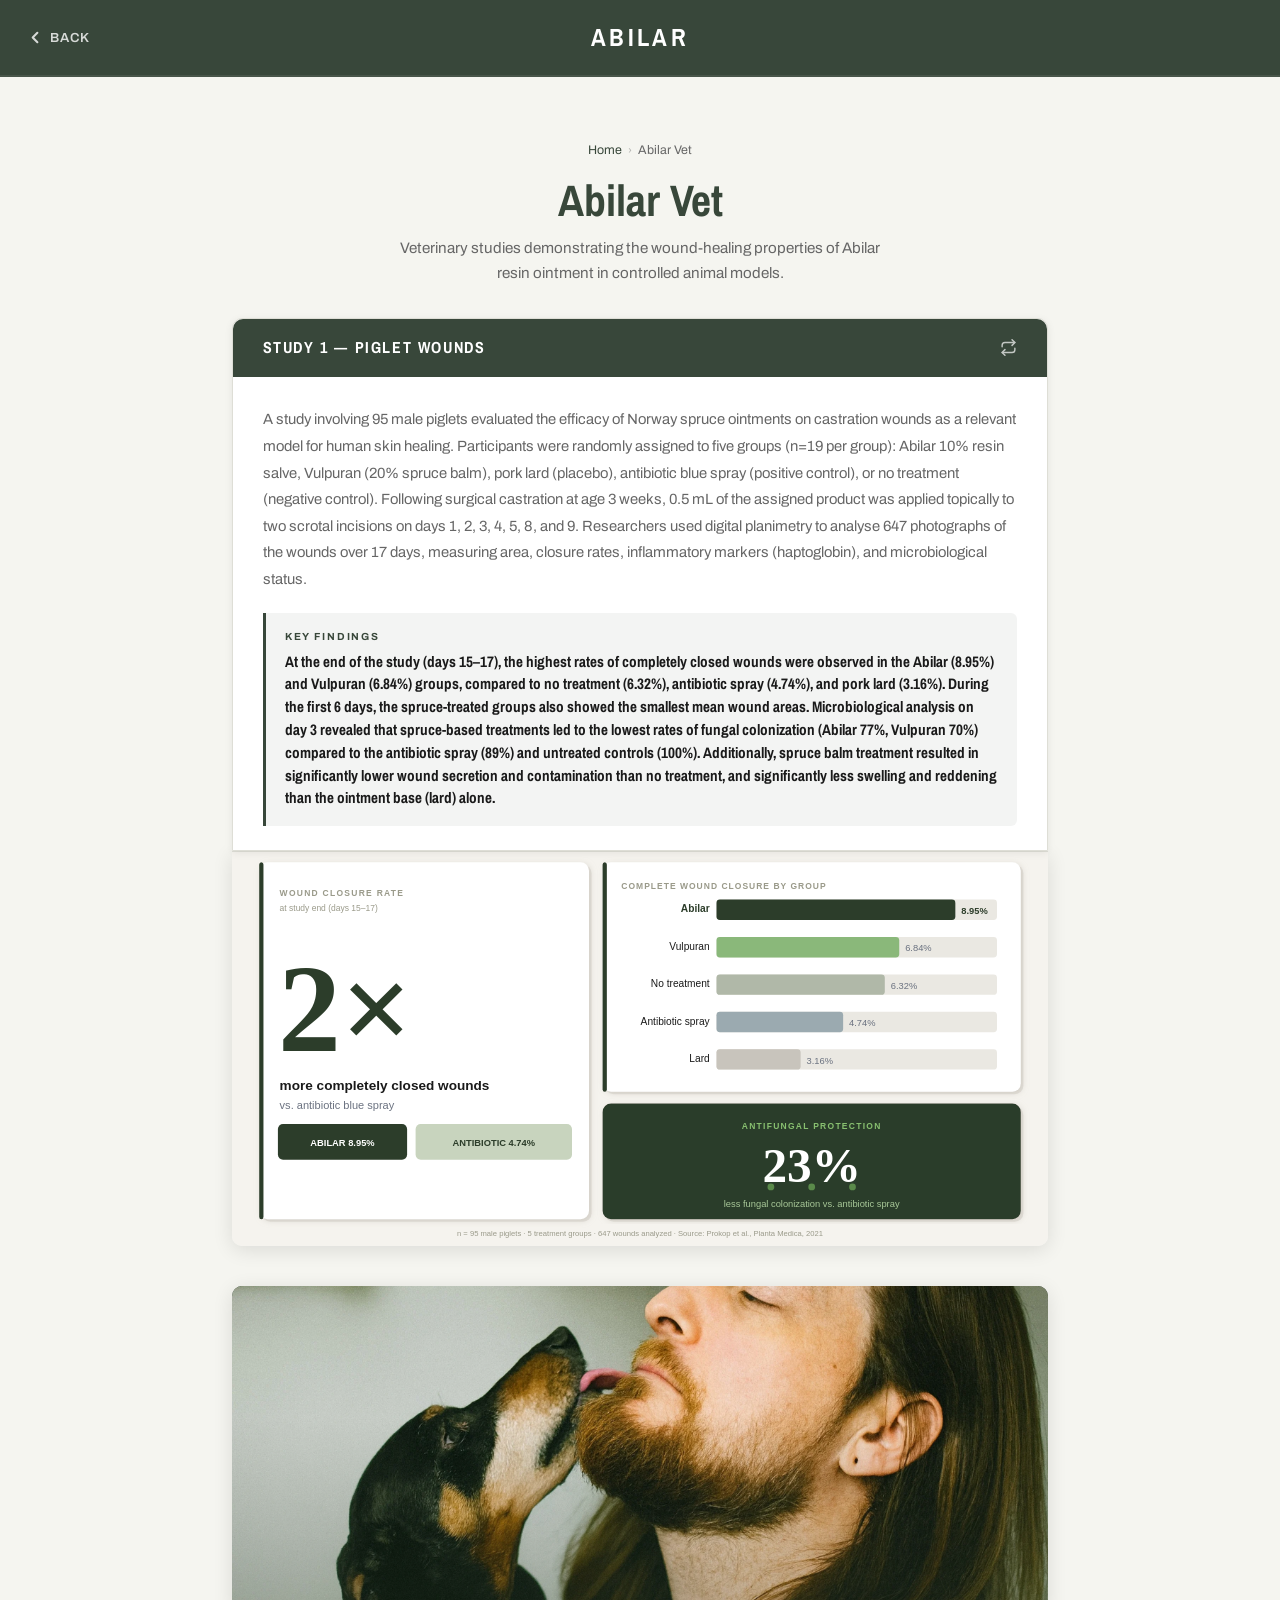
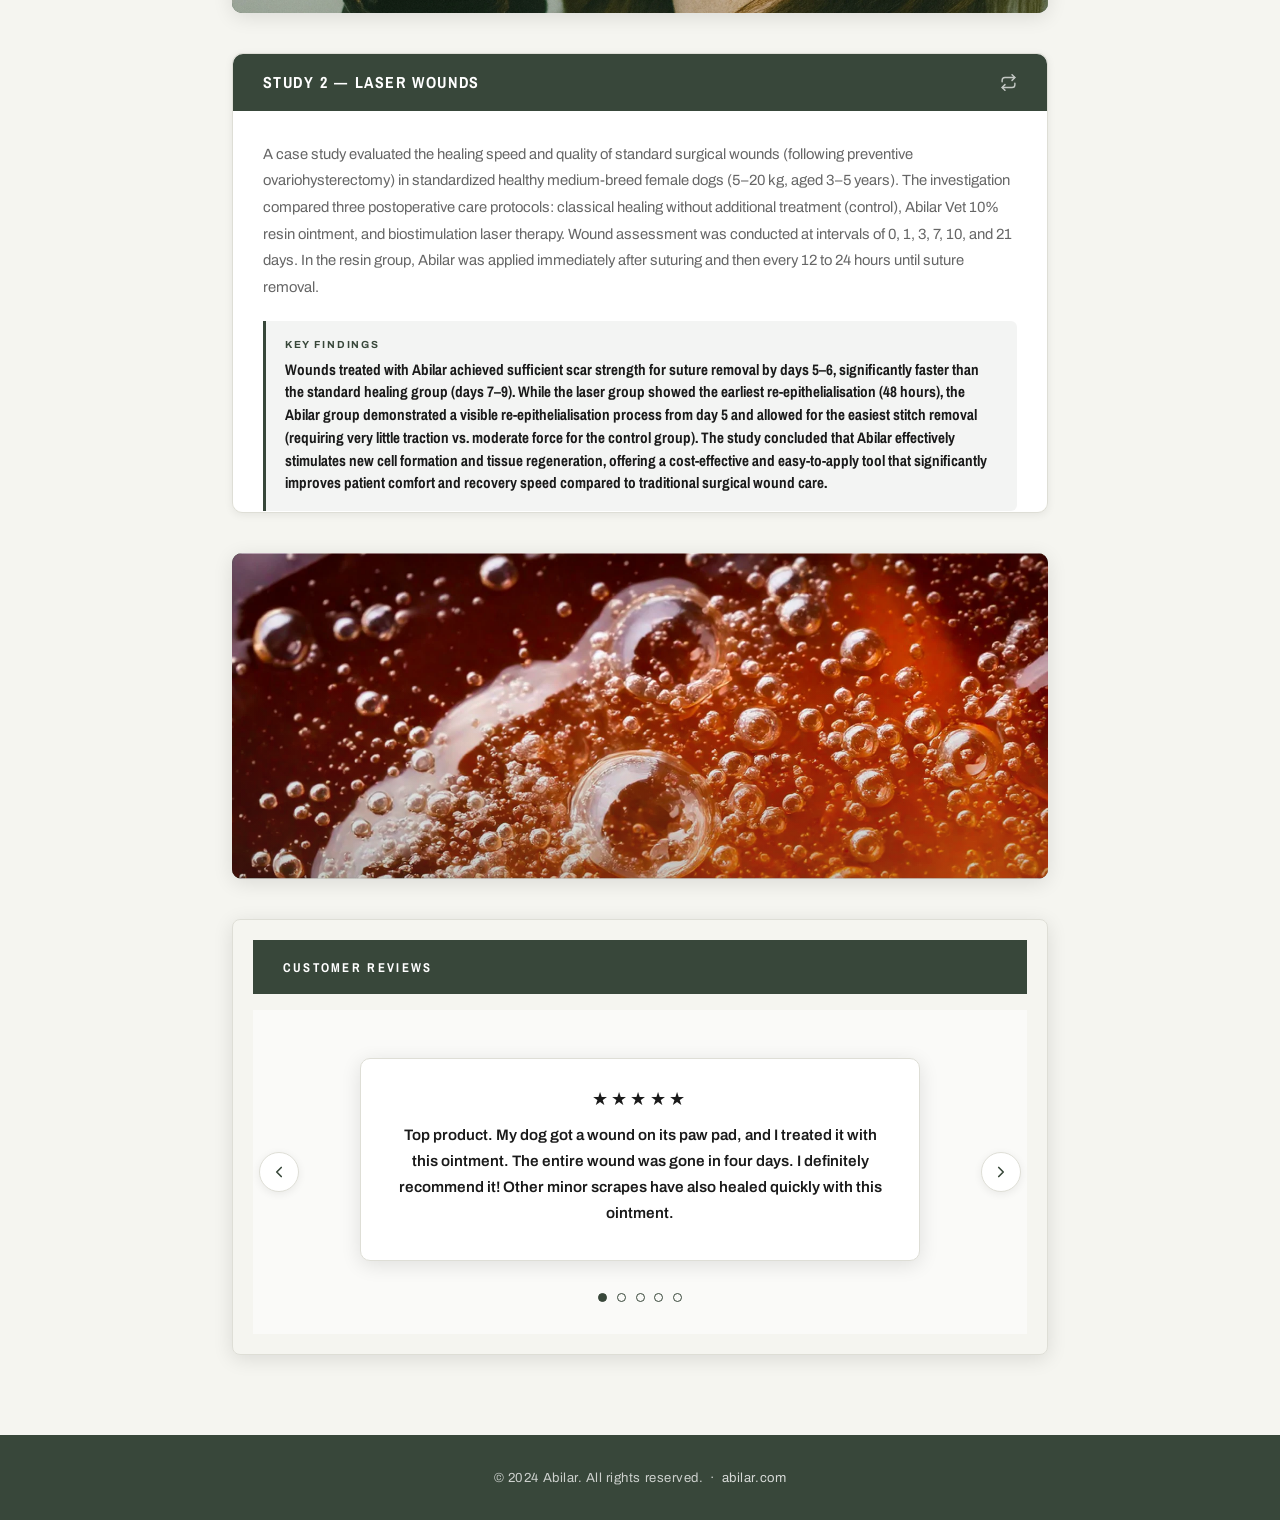
==== commit 526517d4: "Add vet page content, reviews carousels, scroll-reveal animations, and new indication pages - abilar" ====
--- a/abilar-vet.html
+++ b/abilar-vet.html
@@ -4,23 +4,7 @@
   <meta charset="UTF-8" />
   <meta name="viewport" content="width=device-width, initial-scale=1.0" />
   <title>Abilar Vet — Evidence (Veterinary)</title>
-  <link rel="stylesheet" href="styles.css?v=2" />
-  <style>
-    /* Vet-page accent colour — slightly lighter tint on the accent bar
-       to visually distinguish from the human page while staying on-palette */
-    .study-card__accent {
-      background-color: var(--color-primary-light);
-    }
-    .study-card__number,
-    .study-card__number::before,
-    .study-card__finding,
-    .study-card__finding-label {
-      --color-primary: #4a5e4c; /* slightly lighter for vet */
-    }
-    .study-card__finding {
-      border-left-color: #4a5e4c;
-    }
-  </style>
+  <link rel="stylesheet" href="styles.css?v=21" />
 </head>
 <body>
   <div class="page-wrapper">
@@ -34,83 +18,536 @@
         </svg>
         <span>Back</span>
       </a>
-      <a href="index.html" class="site-logo">Abilar Vet</a>
+      <a href="index.html" class="site-logo">Abilar</a>
     </header>
 
     <!-- Main -->
     <main class="main-content">
-      <section class="evidence-section">
-
-        <!-- Section header -->
-        <div class="evidence-header">
-          <span class="evidence-eyebrow fade-in">Veterinary Studies</span>
-          <h1 class="evidence-title fade-in fade-in--delay-1">Evidence</h1>
-          <p class="evidence-desc fade-in fade-in--delay-2">
+      <section class="detail-section">
+
+        <!-- Page header -->
+        <div class="detail-header fade-in">
+          <nav class="breadcrumb" aria-label="Breadcrumb">
+            <a href="index.html">Home</a>
+            <span class="breadcrumb__sep" aria-hidden="true">›</span>
+            <span>Abilar Vet</span>
+          </nav>
+          <h1 class="detail-title">Abilar Vet</h1>
+          <p class="detail-subtitle">
             Veterinary studies demonstrating the wound-healing properties of
             Abilar resin ointment in controlled animal models.
           </p>
         </div>
 
-        <!-- 1 × 2 Study grid (two wide cards, centred) -->
-        <div class="studies-grid studies-grid--two">
-
-          <!-- Study 1 — Piglet Wounds -->
-          <article class="study-card fade-in fade-in--delay-2">
-            <div class="study-card__accent"></div>
-            <div class="study-card__body">
-              <p class="study-card__number">Study 1</p>
-              <h2 class="study-card__title">Piglet Wounds</h2>
-              <span class="study-card__type">Controlled Veterinary Study</span>
-              <p class="study-card__desc">
-                A controlled veterinary study assessed Abilar efficacy in
-                standardized full-thickness dermal wounds created in
-                24&nbsp;piglets (<em>Sus scrofa</em>). The ointment was applied
-                every three days over a 21-day observation period alongside
-                untreated control wounds on the contralateral flank. Wound area,
-                re-epithelialization rate, and histological tissue architecture
-                were evaluated at days 7, 14, and 21.
+        <!-- ══ Study 1 — Piglet Wounds (flip card + infographic) ══ -->
+        <div class="study-unit fade-in fade-in--delay-1">
+        <div class="flip-card" id="vet-flip-1">
+
+          <!-- Sizer -->
+          <div class="flip-card__sizer" aria-hidden="true">
+            <div class="clinical-card__header" style="padding:1.2rem 1.85rem;">
+              <h2 class="clinical-card__heading">Study 1 — Piglet Wounds</h2>
+            </div>
+            <div class="clinical-card__body">
+              <p class="clinical-card__desc">
+                A study involving 95 male piglets evaluated the efficacy of Norway spruce
+                ointments on castration wounds as a relevant model for human skin healing.
+                Participants were randomly assigned to five groups (n=19 per group): Abilar
+                10% resin salve, Vulpuran (20% spruce balm), pork lard (placebo), antibiotic
+                blue spray (positive control), or no treatment (negative control). Following
+                surgical castration at age 3 weeks, 0.5 mL of the assigned product was applied
+                topically to two scrotal incisions on days 1, 2, 3, 4, 5, 8, and 9.
+                Researchers used digital planimetry to analyse 647 photographs of the wounds
+                over 17 days, measuring area, closure rates, inflammatory markers
+                (haptoglobin), and microbiological status.
               </p>
-              <div class="study-card__finding">
-                <p class="study-card__finding-label">Key Finding</p>
-                <p class="study-card__finding-text">
-                  Re-epithelialization was 52% faster in Abilar-treated wounds
-                  vs. untreated controls; improved dermal collagen organization
-                  confirmed by histology at day 21.
+              <div class="clinical-card__finding">
+                <p class="clinical-card__finding-label">Key Findings</p>
+                <p class="clinical-card__finding-text">
+                  At the end of the study (days 15–17), the highest rates of completely closed
+                  wounds were observed in the Abilar (8.95%) and Vulpuran (6.84%) groups,
+                  compared to no treatment (6.32%), antibiotic spray (4.74%), and pork lard
+                  (3.16%). During the first 6 days, the spruce-treated groups also showed the
+                  smallest mean wound areas. Microbiological analysis on day 3 revealed that
+                  spruce-based treatments led to the lowest rates of fungal colonization
+                  (Abilar 77%, Vulpuran 70%) compared to the antibiotic spray (89%) and
+                  untreated controls (100%). Additionally, spruce balm treatment resulted in
+                  significantly lower wound secretion and contamination than no treatment, and
+                  significantly less swelling and reddening than the ointment base (lard) alone.
                 </p>
               </div>
             </div>
+          </div>
+
+          <article class="clinical-card">
+
+            <!-- FRONT -->
+            <div class="flip-card__face flip-card__face--front">
+              <div class="clinical-card__header" role="button" tabindex="0"
+                   aria-label="Flip card to see publication details"
+                   onclick="document.getElementById('vet-flip-1').classList.add('is-flipped')"
+                   onkeydown="if(event.key==='Enter'||event.key===' ')document.getElementById('vet-flip-1').classList.add('is-flipped')">
+                <h2 class="clinical-card__heading">Study 1 — Piglet Wounds</h2>
+                <svg class="flip-card__icon" viewBox="0 0 24 24" fill="none"
+                     stroke="currentColor" stroke-width="2" stroke-linecap="round"
+                     stroke-linejoin="round" aria-hidden="true">
+                  <path d="M17 1l4 4-4 4"/>
+                  <path d="M3 11V9a4 4 0 014-4h14"/>
+                  <path d="M7 23l-4-4 4-4"/>
+                  <path d="M21 13v2a4 4 0 01-4 4H3"/>
+                </svg>
+              </div>
+              <div class="clinical-card__body">
+                <p class="clinical-card__desc">
+                  A study involving 95 male piglets evaluated the efficacy of Norway spruce
+                  ointments on castration wounds as a relevant model for human skin healing.
+                  Participants were randomly assigned to five groups (n=19 per group): Abilar
+                  10% resin salve, Vulpuran (20% spruce balm), pork lard (placebo), antibiotic
+                  blue spray (positive control), or no treatment (negative control). Following
+                  surgical castration at age 3 weeks, 0.5 mL of the assigned product was
+                  applied topically to two scrotal incisions on days 1, 2, 3, 4, 5, 8, and 9.
+                  Researchers used digital planimetry to analyse 647 photographs of the wounds
+                  over 17 days, measuring area, closure rates, inflammatory markers
+                  (haptoglobin), and microbiological status.
+                </p>
+                <div class="clinical-card__finding">
+                  <p class="clinical-card__finding-label">Key Findings</p>
+                  <p class="clinical-card__finding-text">
+                    At the end of the study (days 15–17), the highest rates of completely
+                    closed wounds were observed in the Abilar (8.95%) and Vulpuran (6.84%)
+                    groups, compared to no treatment (6.32%), antibiotic spray (4.74%), and
+                    pork lard (3.16%). During the first 6 days, the spruce-treated groups
+                    also showed the smallest mean wound areas. Microbiological analysis on
+                    day 3 revealed that spruce-based treatments led to the lowest rates of
+                    fungal colonization (Abilar 77%, Vulpuran 70%) compared to the antibiotic
+                    spray (89%) and untreated controls (100%). Additionally, spruce balm
+                    treatment resulted in significantly lower wound secretion and contamination
+                    than no treatment, and significantly less swelling and reddening than the
+                    ointment base (lard) alone.
+                  </p>
+                </div>
+              </div>
+            </div><!-- /FRONT -->
+
+            <!-- BACK -->
+            <div class="flip-card__face flip-card__face--back">
+              <div class="flip-back__image-col">
+                <img src="assets/piglet-study-cover.jpg"
+                     alt="Piglet Wounds study cover — Planta Med 2022"
+                     loading="lazy" />
+              </div>
+              <div class="flip-back__info-col">
+                <div>
+                  <p class="flip-back__ref-label">Download</p>
+                  <a class="flip-back__download-btn"
+                     href="assets/Prokop_et_al_Abilar_Piglets_Beneficial_effect_of_resin_salve_in_treatment_of_severe_pressure_ulcers_a_prospective_random.pdf"
+                     download="Abilar_Vet_Piglet_Wounds_Study.pdf"
+                     target="_blank" rel="noopener">
+                    <svg viewBox="0 0 24 24" fill="none" stroke="currentColor"
+                         stroke-width="2.2" stroke-linecap="round" stroke-linejoin="round"
+                         aria-hidden="true">
+                      <path d="M21 15v4a2 2 0 01-2 2H5a2 2 0 01-2-2v-4"/>
+                      <polyline points="7 10 12 15 17 10"/>
+                      <line x1="12" y1="15" x2="12" y2="3"/>
+                    </svg>
+                    Download PDF
+                  </a>
+                </div>
+                <div>
+                  <p class="flip-back__ref-label">Reference</p>
+                  <p class="flip-back__ref-text">
+                    Prokop D, Spergser J, Hagmüller W, Tichy A, Zitterl-Eglseer K.
+                    Efficacy of Norway spruce ointments and bacterial and fungal alterations
+                    in the treatment of castration wounds in piglets.
+                    <em>Planta Med.</em> 2022 Mar 1;88(3–4):300–12.
+                    doi:10.1055/a-1646-2959
+                  </p>
+                </div>
+                <p class="flip-back__hint"
+                   role="button" tabindex="0"
+                   onclick="document.getElementById('vet-flip-1').classList.remove('is-flipped')"
+                   onkeydown="if(event.key==='Enter'||event.key===' ')document.getElementById('vet-flip-1').classList.remove('is-flipped')">
+                  <svg viewBox="0 0 24 24" fill="none" stroke="currentColor"
+                       stroke-width="2" stroke-linecap="round" stroke-linejoin="round"
+                       aria-hidden="true">
+                    <path d="M15 18l-6-6 6-6"/>
+                  </svg>
+                  Back to study
+                </p>
+              </div>
+            </div><!-- /BACK -->
+
           </article>
-
-          <!-- Study 2 — Laser Wounds -->
-          <article class="study-card fade-in fade-in--delay-3">
-            <div class="study-card__accent"></div>
-            <div class="study-card__body">
-              <p class="study-card__number">Study 2</p>
-              <h2 class="study-card__title">Laser Wounds</h2>
-              <span class="study-card__type">Experimental Animal Model</span>
-              <p class="study-card__desc">
-                An experimental study using a standardized CO₂ laser-induced
-                wound model in 18 laboratory animals evaluated Abilar's
-                pro-healing mechanisms over a 28-day observation period.
-                Anti-inflammatory cytokine expression, antimicrobial activity,
-                and wound tensile strength were measured at days 7, 14, and 28.
-                Results were compared against both untreated wounds and a
-                standard-of-care ointment group.
+        </div><!-- /vet-flip-1 -->
+
+        <!-- Piglet study infographic -->
+        <figure class="study-infographic" aria-label="Study 1 — Piglet Wounds infographic">
+          <svg xmlns="http://www.w3.org/2000/svg" viewBox="0 96 960 464" role="img" aria-labelledby="piglet-info-title" font-family="'Poppins', 'Segoe UI', sans-serif">
+            <title id="piglet-info-title">Study 1 — Piglet Wounds: Abilar achieved 2× more completely closed wounds vs. antibiotic spray and 23% less fungal colonization.</title>
+            <defs>
+              <filter id="pig-shadow" x="-4%" y="-4%" width="108%" height="108%">
+                <feDropShadow dx="2" dy="2" stdDeviation="4" flood-color="#B0AA9E" flood-opacity="0.35"/>
+              </filter>
+            </defs>
+
+            <!-- Page background -->
+            <rect x="0" y="96" width="960" height="464" fill="#F5F3EE"/>
+
+            <!-- LEFT CARD — Hero stat -->
+            <rect x="35" y="111" width="388" height="420" rx="10" fill="#C8C4BC" opacity="0.4"/>
+            <rect x="32" y="108" width="388" height="420" rx="10" fill="#FFFFFF" filter="url(#pig-shadow)"/>
+            <rect x="32" y="108" width="5" height="420" rx="3" fill="#2C3D2A"/>
+
+            <text x="56" y="148" font-weight="700" font-size="10" fill="#9A9A8A" letter-spacing="1.5">WOUND CLOSURE RATE</text>
+            <text x="56" y="166" font-size="10" fill="#9A9A8A">at study end (days 15–17)</text>
+
+            <text x="54" y="330" font-family="'Lora','Georgia',serif" font-weight="700" font-size="148" fill="#2C3D2A">2×</text>
+
+            <text x="56" y="376" font-weight="700" font-size="16" fill="#1A1A1A">more completely closed wounds</text>
+            <text x="56" y="398" font-size="13" fill="#6B7280">vs. antibiotic blue spray</text>
+
+            <rect x="54" y="416" width="152" height="42" rx="6" fill="#2C3D2A"/>
+            <text x="130" y="442" text-anchor="middle" font-weight="700" font-size="11" fill="#FFFFFF">ABILAR  8.95%</text>
+
+            <rect x="216" y="416" width="184" height="42" rx="6" fill="#C8D4BE"/>
+            <text x="308" y="442" text-anchor="middle" font-weight="700" font-size="11" fill="#2C3D2A">ANTIBIOTIC  4.74%</text>
+
+            <!-- TOP-RIGHT CARD — Bar chart -->
+            <rect x="439" y="111" width="492" height="270" rx="10" fill="#C8C4BC" opacity="0.4"/>
+            <rect x="436" y="108" width="492" height="270" rx="10" fill="#FFFFFF" filter="url(#pig-shadow)"/>
+            <rect x="436" y="108" width="5" height="270" rx="3" fill="#2C3D2A"/>
+
+            <text x="458" y="140" font-weight="700" font-size="10" fill="#9A9A8A" letter-spacing="1.2">COMPLETE WOUND CLOSURE BY GROUP</text>
+
+            <!-- ROW 1 — Abilar 8.95% -->
+            <text x="562" y="167" text-anchor="end" font-weight="700" font-size="12" fill="#2C3D2A">Abilar</text>
+            <rect x="570" y="152" width="330" height="24" rx="4" fill="#EAE8E2"/>
+            <rect x="570" y="152" width="281" height="24" rx="4" fill="#2C3D2A"/>
+            <text x="858" y="169" font-weight="700" font-size="11" fill="#2C3D2A">8.95%</text>
+
+            <!-- ROW 2 — Vulpuran 6.84% -->
+            <text x="562" y="211" text-anchor="end" font-size="12" fill="#1A1A1A">Vulpuran</text>
+            <rect x="570" y="196" width="330" height="24" rx="4" fill="#EAE8E2"/>
+            <rect x="570" y="196" width="215" height="24" rx="4" fill="#8AB87A"/>
+            <text x="792" y="213" font-size="11" fill="#6B7280">6.84%</text>
+
+            <!-- ROW 3 — No treatment 6.32% -->
+            <text x="562" y="255" text-anchor="end" font-size="12" fill="#1A1A1A">No treatment</text>
+            <rect x="570" y="240" width="330" height="24" rx="4" fill="#EAE8E2"/>
+            <rect x="570" y="240" width="198" height="24" rx="4" fill="#B0B8A8"/>
+            <text x="775" y="257" font-size="11" fill="#6B7280">6.32%</text>
+
+            <!-- ROW 4 — Antibiotic spray 4.74% -->
+            <text x="562" y="299" text-anchor="end" font-size="12" fill="#1A1A1A">Antibiotic spray</text>
+            <rect x="570" y="284" width="330" height="24" rx="4" fill="#EAE8E2"/>
+            <rect x="570" y="284" width="149" height="24" rx="4" fill="#9BAAB0"/>
+            <text x="726" y="301" font-size="11" fill="#6B7280">4.74%</text>
+
+            <!-- ROW 5 — Lard 3.16% -->
+            <text x="562" y="343" text-anchor="end" font-size="12" fill="#1A1A1A">Lard</text>
+            <rect x="570" y="328" width="330" height="24" rx="4" fill="#EAE8E2"/>
+            <rect x="570" y="328" width="99" height="24" rx="4" fill="#C8C4BC"/>
+            <text x="676" y="345" font-size="11" fill="#6B7280">3.16%</text>
+
+            <!-- BOTTOM-RIGHT CARD — Antifungal -->
+            <rect x="439" y="395" width="492" height="136" rx="10" fill="#C8C4BC" opacity="0.4"/>
+            <rect x="436" y="392" width="492" height="136" rx="10" fill="#2C3D2A" filter="url(#pig-shadow)"/>
+
+            <circle cx="634" cy="490" r="4" fill="#5A8A4A"/>
+            <circle cx="682" cy="490" r="4" fill="#5A8A4A"/>
+            <circle cx="730" cy="490" r="4" fill="#5A8A4A"/>
+
+            <text x="682" y="422" text-anchor="middle" font-weight="700" font-size="10" fill="#88C070" letter-spacing="1.5">ANTIFUNGAL PROTECTION</text>
+            <text x="682" y="484" text-anchor="middle" font-family="'Lora','Georgia',serif" font-weight="700" font-size="58" fill="#FFFFFF">23%</text>
+            <text x="682" y="514" text-anchor="middle" font-size="11" fill="#A8C898">less fungal colonization vs. antibiotic spray</text>
+
+            <!-- FOOTNOTE -->
+            <text x="480" y="548" text-anchor="middle" font-size="9" fill="#9A9A8A">n = 95 male piglets · 5 treatment groups · 647 wounds analyzed · Source: Prokop et al., Planta Medica, 2021</text>
+          </svg>
+        </figure>
+        </div><!-- /study-unit -->
+
+        <!-- Section divider — dog / human-animal bond -->
+        <div class="section-divider fade-in" aria-hidden="true">
+          <img src="assets/dog-licking-man-face-human-animal-bond.webp"
+               alt="" loading="lazy" />
+        </div>
+
+        <!-- ══ Study 2 — Laser Wounds (flip card) ══ -->
+        <div class="flip-card fade-in fade-in--delay-2" id="vet-flip-2">
+
+          <!-- Sizer -->
+          <div class="flip-card__sizer" aria-hidden="true">
+            <div class="clinical-card__header" style="padding:1.2rem 1.85rem;">
+              <h2 class="clinical-card__heading">Study 2 — Laser Wounds</h2>
+            </div>
+            <div class="clinical-card__body">
+              <p class="clinical-card__desc">
+                A case study evaluated the healing speed and quality of standard surgical
+                wounds (following preventive ovariohysterectomy) in standardized healthy
+                medium-breed female dogs (5–20 kg, aged 3–5 years). The investigation
+                compared three postoperative care protocols: classical healing without
+                additional treatment (control), Abilar Vet 10% resin ointment, and
+                biostimulation laser therapy. Wound assessment was conducted at intervals
+                of 0, 1, 3, 7, 10, and 21 days. In the resin group, Abilar was applied
+                immediately after suturing and then every 12 to 24 hours until suture removal.
               </p>
-              <div class="study-card__finding">
-                <p class="study-card__finding-label">Key Finding</p>
-                <p class="study-card__finding-text">
-                  Collagen deposition increased by 65% and wound tensile
-                  strength improved by 48% vs. standard-care controls at
-                  day&nbsp;28.
+              <div class="clinical-card__finding">
+                <p class="clinical-card__finding-label">Key Findings</p>
+                <p class="clinical-card__finding-text">
+                  Wounds treated with Abilar achieved sufficient scar strength for suture
+                  removal by days 5–6, significantly faster than the standard healing group
+                  (days 7–9). While the laser group showed the earliest re-epithelialisation
+                  (48 hours), the Abilar group demonstrated a visible re-epithelialisation
+                  process from day 5 and allowed for the easiest stitch removal. The study
+                  concluded that Abilar effectively stimulates new cell formation and tissue
+                  regeneration, offering a cost-effective and easy-to-apply tool that
+                  significantly improves patient comfort and recovery speed.
                 </p>
               </div>
             </div>
+          </div>
+
+          <article class="clinical-card">
+
+            <!-- FRONT -->
+            <div class="flip-card__face flip-card__face--front">
+              <div class="clinical-card__header" role="button" tabindex="0"
+                   aria-label="Flip card to see publication details"
+                   onclick="document.getElementById('vet-flip-2').classList.add('is-flipped')"
+                   onkeydown="if(event.key==='Enter'||event.key===' ')document.getElementById('vet-flip-2').classList.add('is-flipped')">
+                <h2 class="clinical-card__heading">Study 2 — Laser Wounds</h2>
+                <svg class="flip-card__icon" viewBox="0 0 24 24" fill="none"
+                     stroke="currentColor" stroke-width="2" stroke-linecap="round"
+                     stroke-linejoin="round" aria-hidden="true">
+                  <path d="M17 1l4 4-4 4"/>
+                  <path d="M3 11V9a4 4 0 014-4h14"/>
+                  <path d="M7 23l-4-4 4-4"/>
+                  <path d="M21 13v2a4 4 0 01-4 4H3"/>
+                </svg>
+              </div>
+              <div class="clinical-card__body">
+                <p class="clinical-card__desc">
+                  A case study evaluated the healing speed and quality of standard surgical
+                  wounds (following preventive ovariohysterectomy) in standardized healthy
+                  medium-breed female dogs (5–20 kg, aged 3–5 years). The investigation
+                  compared three postoperative care protocols: classical healing without
+                  additional treatment (control), Abilar Vet 10% resin ointment, and
+                  biostimulation laser therapy. Wound assessment was conducted at intervals
+                  of 0, 1, 3, 7, 10, and 21 days. In the resin group, Abilar was applied
+                  immediately after suturing and then every 12 to 24 hours until suture
+                  removal.
+                </p>
+                <div class="clinical-card__finding">
+                  <p class="clinical-card__finding-label">Key Findings</p>
+                  <p class="clinical-card__finding-text">
+                    Wounds treated with Abilar achieved sufficient scar strength for suture
+                    removal by days 5–6, significantly faster than the standard healing group
+                    (days 7–9). While the laser group showed the earliest re-epithelialisation
+                    (48 hours), the Abilar group demonstrated a visible re-epithelialisation
+                    process from day 5 and allowed for the easiest stitch removal (requiring
+                    very little traction vs. moderate force for the control group). The study
+                    concluded that Abilar effectively stimulates new cell formation and tissue
+                    regeneration, offering a cost-effective and easy-to-apply tool that
+                    significantly improves patient comfort and recovery speed compared to
+                    traditional surgical wound care.
+                  </p>
+                </div>
+              </div>
+            </div><!-- /FRONT -->
+
+            <!-- BACK -->
+            <div class="flip-card__face flip-card__face--back">
+              <div class="flip-back__image-col">
+                <img src="assets/laser-study-cover.jpg"
+                     alt="Laser Wounds study cover — Collection of Lectures 2024"
+                     loading="lazy" />
+              </div>
+              <div class="flip-back__info-col">
+                <div>
+                  <p class="flip-back__ref-label">Download</p>
+                  <a class="flip-back__download-btn"
+                     href="assets/Collection of lectures New options and procedures in wound treatment 2024.pdf"
+                     download="Abilar_Vet_Laser_Wounds_Study.pdf"
+                     target="_blank" rel="noopener">
+                    <svg viewBox="0 0 24 24" fill="none" stroke="currentColor"
+                         stroke-width="2.2" stroke-linecap="round" stroke-linejoin="round"
+                         aria-hidden="true">
+                      <path d="M21 15v4a2 2 0 01-2 2H5a2 2 0 01-2-2v-4"/>
+                      <polyline points="7 10 12 15 17 10"/>
+                      <line x1="12" y1="15" x2="12" y2="3"/>
+                    </svg>
+                    Download PDF
+                  </a>
+                </div>
+                <div>
+                  <p class="flip-back__ref-label">Reference</p>
+                  <p class="flip-back__ref-text">
+                    Zahrádek F. In: <em>New Options and Procedures in Wound Treatment —
+                    Collection of Lectures.</em> 2024.
+                  </p>
+                </div>
+                <p class="flip-back__hint"
+                   role="button" tabindex="0"
+                   onclick="document.getElementById('vet-flip-2').classList.remove('is-flipped')"
+                   onkeydown="if(event.key==='Enter'||event.key===' ')document.getElementById('vet-flip-2').classList.remove('is-flipped')">
+                  <svg viewBox="0 0 24 24" fill="none" stroke="currentColor"
+                       stroke-width="2" stroke-linecap="round" stroke-linejoin="round"
+                       aria-hidden="true">
+                    <path d="M15 18l-6-6 6-6"/>
+                  </svg>
+                  Back to study
+                </p>
+              </div>
+            </div><!-- /BACK -->
+
           </article>
-
-        </div><!-- /studies-grid -->
+        </div><!-- /vet-flip-2 -->
+
+        <!-- Section divider — spruce resin close-up -->
+        <div class="section-divider fade-in" aria-hidden="true">
+          <img src="assets/spruce-resin-closeup-bubbles-wide.webp"
+               alt="" loading="lazy" />
+        </div>
+
+        <!-- ══ Customer Reviews (carousel) ══ -->
+        <article class="expert-card reviews-card fade-in fade-in--delay-3">
+          <div class="expert-card__header">
+            <h2 class="expert-card__heading">Customer Reviews</h2>
+          </div>
+
+          <div class="reviews-carousel" id="vet-reviews">
+            <button type="button" class="reviews-carousel__arrow reviews-carousel__arrow--prev" aria-label="Previous review">
+              <svg viewBox="0 0 24 24" fill="none" stroke="currentColor" stroke-width="2.2" stroke-linecap="round" stroke-linejoin="round" aria-hidden="true">
+                <path d="M15 18l-6-6 6-6"/>
+              </svg>
+            </button>
+            <button type="button" class="reviews-carousel__arrow reviews-carousel__arrow--next" aria-label="Next review">
+              <svg viewBox="0 0 24 24" fill="none" stroke="currentColor" stroke-width="2.2" stroke-linecap="round" stroke-linejoin="round" aria-hidden="true">
+                <path d="M9 6l6 6-6 6"/>
+              </svg>
+            </button>
+            <div class="reviews-carousel__viewport">
+              <div class="reviews-carousel__track">
+
+                <div class="review-slide" data-index="0">
+                  <div class="review-card">
+                    <div class="review-card__stars" aria-label="5 out of 5 stars">★★★★★</div>
+                    <p class="review-card__text">
+                      Top product. My dog got a wound on its paw pad, and I treated it with
+                      this ointment. The entire wound was gone in four days. I definitely
+                      recommend it! Other minor scrapes have also healed quickly with this
+                      ointment.
+                    </p>
+                  </div>
+                </div>
+
+                <div class="review-slide" data-index="1">
+                  <div class="review-card">
+                    <div class="review-card__stars" aria-label="5 out of 5 stars">★★★★★</div>
+                    <p class="review-card__text">
+                      Absolutely a keeper. My dog's paw pad wound healed in a few weeks using
+                      only this ointment. No need for stitches. Plus points for the product
+                      being long-lasting.
+                    </p>
+                  </div>
+                </div>
+
+                <div class="review-slide" data-index="2">
+                  <div class="review-card">
+                    <div class="review-card__stars" aria-label="5 out of 5 stars">★★★★★</div>
+                    <p class="review-card__text">
+                      Great product. It has a mild and pleasant scent and really works. I have
+                      used it on bumps between my dog's toes caused by furunculosis, and it
+                      heals them effectively and quickly without irritating the dog at all.
+                    </p>
+                  </div>
+                </div>
+
+                <div class="review-slide" data-index="3">
+                  <div class="review-card review-card--vet">
+                    <span class="review-card__mark">"</span>
+                    <p class="review-card__text">
+                      Almost all animals undergoing anal gland flushing receive AniLavo
+                      treatment rinse at the end; this significantly reduces the use of
+                      antibiotics.
+                    </p>
+                    <hr class="review-card__rule" />
+                    <span class="review-card__name">Veterinarian Pia Meldo</span>
+                    <span class="review-card__role">Lexavet veterinary clinic</span>
+                  </div>
+                </div>
+
+                <div class="review-slide" data-index="4">
+                  <div class="review-card review-card--vet">
+                    <span class="review-card__mark">"</span>
+                    <p class="review-card__text">
+                      Abilar Vet Wound Balm is a trusted product for minor wounds, and it is
+                      used weekly by both patients and staff.
+                    </p>
+                    <hr class="review-card__rule" />
+                    <span class="review-card__name">Veterinarian Pia Meldo</span>
+                    <span class="review-card__role">Lexavet veterinary clinic</span>
+                  </div>
+                </div>
+
+              </div>
+            </div>
+
+            <div class="reviews-carousel__dots" role="tablist" aria-label="Reviews navigation">
+              <button type="button" class="reviews-carousel__dot is-active" data-target="0" aria-label="Show review 1"></button>
+              <button type="button" class="reviews-carousel__dot" data-target="1" aria-label="Show review 2"></button>
+              <button type="button" class="reviews-carousel__dot" data-target="2" aria-label="Show review 3"></button>
+              <button type="button" class="reviews-carousel__dot" data-target="3" aria-label="Show review 4"></button>
+              <button type="button" class="reviews-carousel__dot" data-target="4" aria-label="Show review 5"></button>
+            </div>
+          </div>
+        </article>
+
       </section>
     </main>
+
+    <script>
+      (function () {
+        var root = document.getElementById('vet-reviews');
+        if (!root) return;
+        var viewport = root.querySelector('.reviews-carousel__viewport');
+        var track = root.querySelector('.reviews-carousel__track');
+        var slides = root.querySelectorAll('.review-slide');
+        var dots = root.querySelectorAll('.reviews-carousel__dot');
+        var prev = root.querySelector('.reviews-carousel__arrow--prev');
+        var next = root.querySelector('.reviews-carousel__arrow--next');
+        var current = 0;
+
+        function sizeToSlide(i) {
+          if (!slides[i]) return;
+          viewport.style.height = slides[i].offsetHeight + 'px';
+        }
+
+        function goTo(i) {
+          if (i < 0) i = slides.length - 1;
+          if (i >= slides.length) i = 0;
+          current = i;
+          track.style.transform = 'translateX(-' + (i * 100) + '%)';
+          dots.forEach(function (d, idx) {
+            d.classList.toggle('is-active', idx === i);
+          });
+          sizeToSlide(i);
+        }
+
+        dots.forEach(function (d) {
+          d.addEventListener('click', function () {
+            goTo(parseInt(d.getAttribute('data-target'), 10));
+          });
+        });
+        if (prev) prev.addEventListener('click', function () { goTo(current - 1); });
+        if (next) next.addEventListener('click', function () { goTo(current + 1); });
+
+        window.addEventListener('load', function () { sizeToSlide(current); });
+        window.addEventListener('resize', function () { sizeToSlide(current); });
+        sizeToSlide(current);
+      })();
+    </script>
 
     <!-- Footer -->
     <footer class="site-footer">
@@ -121,5 +558,31 @@
     </footer>
 
   </div>
+
+  <script>
+    // Scroll-triggered reveal for elements with .fade-in / .fade-in--delay-*
+    (function () {
+      var targets = document.querySelectorAll('[class*="fade-in"]');
+      if (!targets.length) return;
+
+      if (!('IntersectionObserver' in window)) {
+        // No IntersectionObserver support — let animations run as before
+        return;
+      }
+
+      targets.forEach(function (el) { el.classList.add('is-paused'); });
+
+      var io = new IntersectionObserver(function (entries) {
+        entries.forEach(function (entry) {
+          if (entry.isIntersecting) {
+            entry.target.classList.remove('is-paused');
+            io.unobserve(entry.target);
+          }
+        });
+      }, { threshold: 0.15, rootMargin: '0px 0px -40px 0px' });
+
+      targets.forEach(function (el) { io.observe(el); });
+    })();
+  </script>
 </body>
 </html>
--- a/styles.css
+++ b/styles.css
@@ -975,6 +975,8 @@
   display: flex;
   flex-direction: row;
   align-items: stretch;
+  overflow: hidden;
+  border-radius: var(--radius-card);
 }
 
 /* Left column: journal cover image — wider so the page is readable */
@@ -982,6 +984,14 @@
   flex: 0 0 58%;
   overflow: hidden;
   border-right: 1px solid var(--color-border);
+}
+
+/* Icon-only variant (no cover image available) */
+.flip-back__image-col--icon {
+  display: flex;
+  align-items: center;
+  justify-content: center;
+  background: var(--color-bg);
 }
 
 .flip-back__image-col img {
@@ -1359,6 +1369,314 @@
 
   .expert-card__grid .quote-item:last-child {
     border-bottom: none;
+  }
+}
+
+/* ============================================================
+   SECTION DIVIDER — decorative image between content blocks
+   ============================================================ */
+
+.section-divider {
+  margin: 0.75rem 0;
+  border-radius: var(--radius-card);
+  overflow: hidden;
+  box-shadow: var(--shadow-md);
+  position: relative;
+  aspect-ratio: 5 / 2;
+  background: var(--color-primary);
+}
+
+.section-divider img {
+  display: block;
+  width: 100%;
+  height: 100%;
+  object-fit: cover;
+  object-position: center;
+}
+
+.section-divider::after {
+  content: "";
+  position: absolute;
+  inset: 0;
+  background: linear-gradient(180deg, rgba(0,0,0,0.0) 40%, rgba(44,61,42,0.25) 100%);
+  pointer-events: none;
+}
+
+@media (max-width: 640px) {
+  .section-divider {
+    margin: 0.5rem 0;
+    aspect-ratio: 16 / 9;
+  }
+}
+
+/* Scroll-reveal: pause fade-in animations until element enters viewport */
+.fade-in.is-paused,
+.fade-in--delay-1.is-paused,
+.fade-in--delay-2.is-paused,
+.fade-in--delay-3.is-paused,
+.fade-in--delay-4.is-paused,
+.fade-in--delay-5.is-paused,
+.fade-in--delay-6.is-paused {
+  animation-play-state: paused;
+}
+
+/* ============================================================
+   STUDY INFOGRAPHIC (abilar-vet)
+   ============================================================ */
+
+.study-infographic {
+  margin: 2rem 0 0;
+  border-radius: var(--radius-card);
+  box-shadow: var(--shadow-md);
+  overflow: hidden;
+}
+
+.study-infographic img,
+.study-infographic svg {
+  display: block;
+  width: 100%;
+  height: auto;
+}
+
+/* Study unit = flip card + infographic grouped as one study block. */
+.study-unit {
+  display: flex;
+  flex-direction: column;
+}
+
+.study-unit .flip-card {
+  margin-bottom: 0;
+}
+
+.study-unit .flip-card__sizer .clinical-card,
+.study-unit .flip-card .clinical-card,
+.study-unit .flip-card__face {
+  border-bottom-left-radius: 0;
+  border-bottom-right-radius: 0;
+}
+
+.study-unit .study-infographic {
+  margin: 0;
+  border-top-left-radius: 0;
+  border-top-right-radius: 0;
+  border-top: 1px solid var(--color-border);
+}
+
+/* ============================================================
+   CUSTOMER REVIEWS CAROUSEL
+   ============================================================ */
+
+/* Reassert base card look — a later `.expert-card` rule (line ~2057)
+   redefines `.expert-card` for a smaller quote tile on index.html,
+   which wipes the background/padding/overflow needed here. */
+.reviews-card {
+  background: var(--color-bg-card);
+  border: 1px solid var(--color-border);
+  border-radius: var(--radius-card);
+  box-shadow: var(--shadow-md);
+  overflow: hidden;
+  padding: 0;
+  gap: 0;
+  text-align: left;
+  width: 50%;
+  align-self: center;
+}
+
+/* On detail pages the card's parent is a centered block container, not a
+   flex column with 50%-wide siblings. Fill the available width there. */
+.detail-section .reviews-card {
+  width: 100%;
+  max-width: 880px;
+}
+
+@media (max-width: 768px) {
+  .reviews-card {
+    width: 100%;
+  }
+}
+
+.reviews-carousel {
+  padding: 2.25rem 1.5rem 2rem;
+  background: var(--color-surface, #fafaf8);
+  position: relative;
+}
+
+.reviews-carousel__arrow {
+  position: absolute;
+  top: 50%;
+  transform: translateY(-50%);
+  width: 40px;
+  height: 40px;
+  border-radius: 50%;
+  border: 1px solid var(--color-border);
+  background: var(--color-bg-card, #fff);
+  color: var(--color-primary);
+  box-shadow: var(--shadow-sm);
+  cursor: pointer;
+  display: flex;
+  align-items: center;
+  justify-content: center;
+  padding: 0;
+  z-index: 2;
+  transition: background 0.2s ease, color 0.2s ease, transform 0.2s ease;
+}
+
+.reviews-carousel__arrow svg {
+  width: 18px;
+  height: 18px;
+}
+
+.reviews-carousel__arrow:hover {
+  background: var(--color-primary);
+  color: var(--color-white);
+}
+
+.reviews-carousel__arrow--prev {
+  left: 0.4rem;
+}
+
+.reviews-carousel__arrow--next {
+  right: 0.4rem;
+}
+
+@media (max-width: 640px) {
+  .reviews-carousel__arrow {
+    width: 34px;
+    height: 34px;
+  }
+  .reviews-carousel__arrow svg {
+    width: 15px;
+    height: 15px;
+  }
+}
+
+.reviews-carousel__viewport {
+  overflow: hidden;
+  transition: height 0.35s ease;
+}
+
+.reviews-carousel__track {
+  display: flex;
+  align-items: flex-start;
+  transition: transform 0.5s ease, height 0.35s ease;
+  will-change: transform;
+}
+
+.review-slide {
+  flex: 0 0 100%;
+  min-width: 0;
+  padding: 0.75rem 0.5rem 1.5rem;
+  display: flex;
+  justify-content: center;
+  align-self: flex-start;
+}
+
+.review-card {
+  background: var(--color-bg-card, #fff);
+  border: 1px solid var(--color-border);
+  border-radius: var(--radius-card, 12px);
+  box-shadow: var(--shadow-md);
+  padding: 1.6rem 1.5rem 1.55rem;
+  max-width: 560px;
+  width: 100%;
+  text-align: center;
+  display: flex;
+  flex-direction: column;
+  align-items: center;
+  justify-content: center;
+  gap: 0.85rem;
+}
+
+.detail-section .review-card {
+  padding: 2rem 2.25rem 2.1rem;
+  gap: 0.9rem;
+}
+
+.review-card__stars {
+  color: var(--color-text, #1c2320);
+  font-size: 1.1rem;
+  letter-spacing: 0.18em;
+  line-height: 1;
+}
+
+.review-card__mark {
+  font-family: Georgia, 'Times New Roman', serif;
+  font-size: 3.5rem;
+  line-height: 0.6;
+  color: var(--color-primary);
+  opacity: 0.25;
+  user-select: none;
+}
+
+.review-card__text {
+  font-size: 0.95rem;
+  line-height: 1.7;
+  font-weight: 600;
+  color: var(--color-text);
+  margin: 0;
+}
+
+.review-card--vet .review-card__text {
+  font-style: italic;
+  font-weight: 500;
+}
+
+.review-card__rule {
+  width: 2.25rem;
+  height: 2px;
+  background: var(--color-primary);
+  opacity: 0.4;
+  border: none;
+  margin: 0.35rem 0 0.25rem;
+}
+
+.review-card__name {
+  font-family: var(--font-body);
+  font-size: 0.85rem;
+  font-weight: 700;
+  color: var(--color-text);
+}
+
+.review-card__role {
+  font-size: 0.75rem;
+  color: var(--color-text-muted);
+}
+
+.reviews-carousel__dots {
+  display: flex;
+  justify-content: center;
+  gap: 0.6rem;
+  margin-top: 0.5rem;
+}
+
+.reviews-carousel__dot {
+  width: 9px;
+  height: 9px;
+  border-radius: 50%;
+  border: 1px solid var(--color-primary);
+  background: transparent;
+  padding: 0;
+  cursor: pointer;
+  transition: background 0.2s ease, transform 0.2s ease;
+}
+
+.reviews-carousel__dot:hover {
+  transform: scale(1.15);
+}
+
+.reviews-carousel__dot.is-active {
+  background: var(--color-primary);
+}
+
+@media (max-width: 640px) {
+  .reviews-carousel {
+    padding: 1.75rem 1rem 1.5rem;
+  }
+  .review-card {
+    padding: 1.6rem 1.4rem 1.55rem;
+  }
+  .review-card__text {
+    font-size: 0.9rem;
   }
 }
 
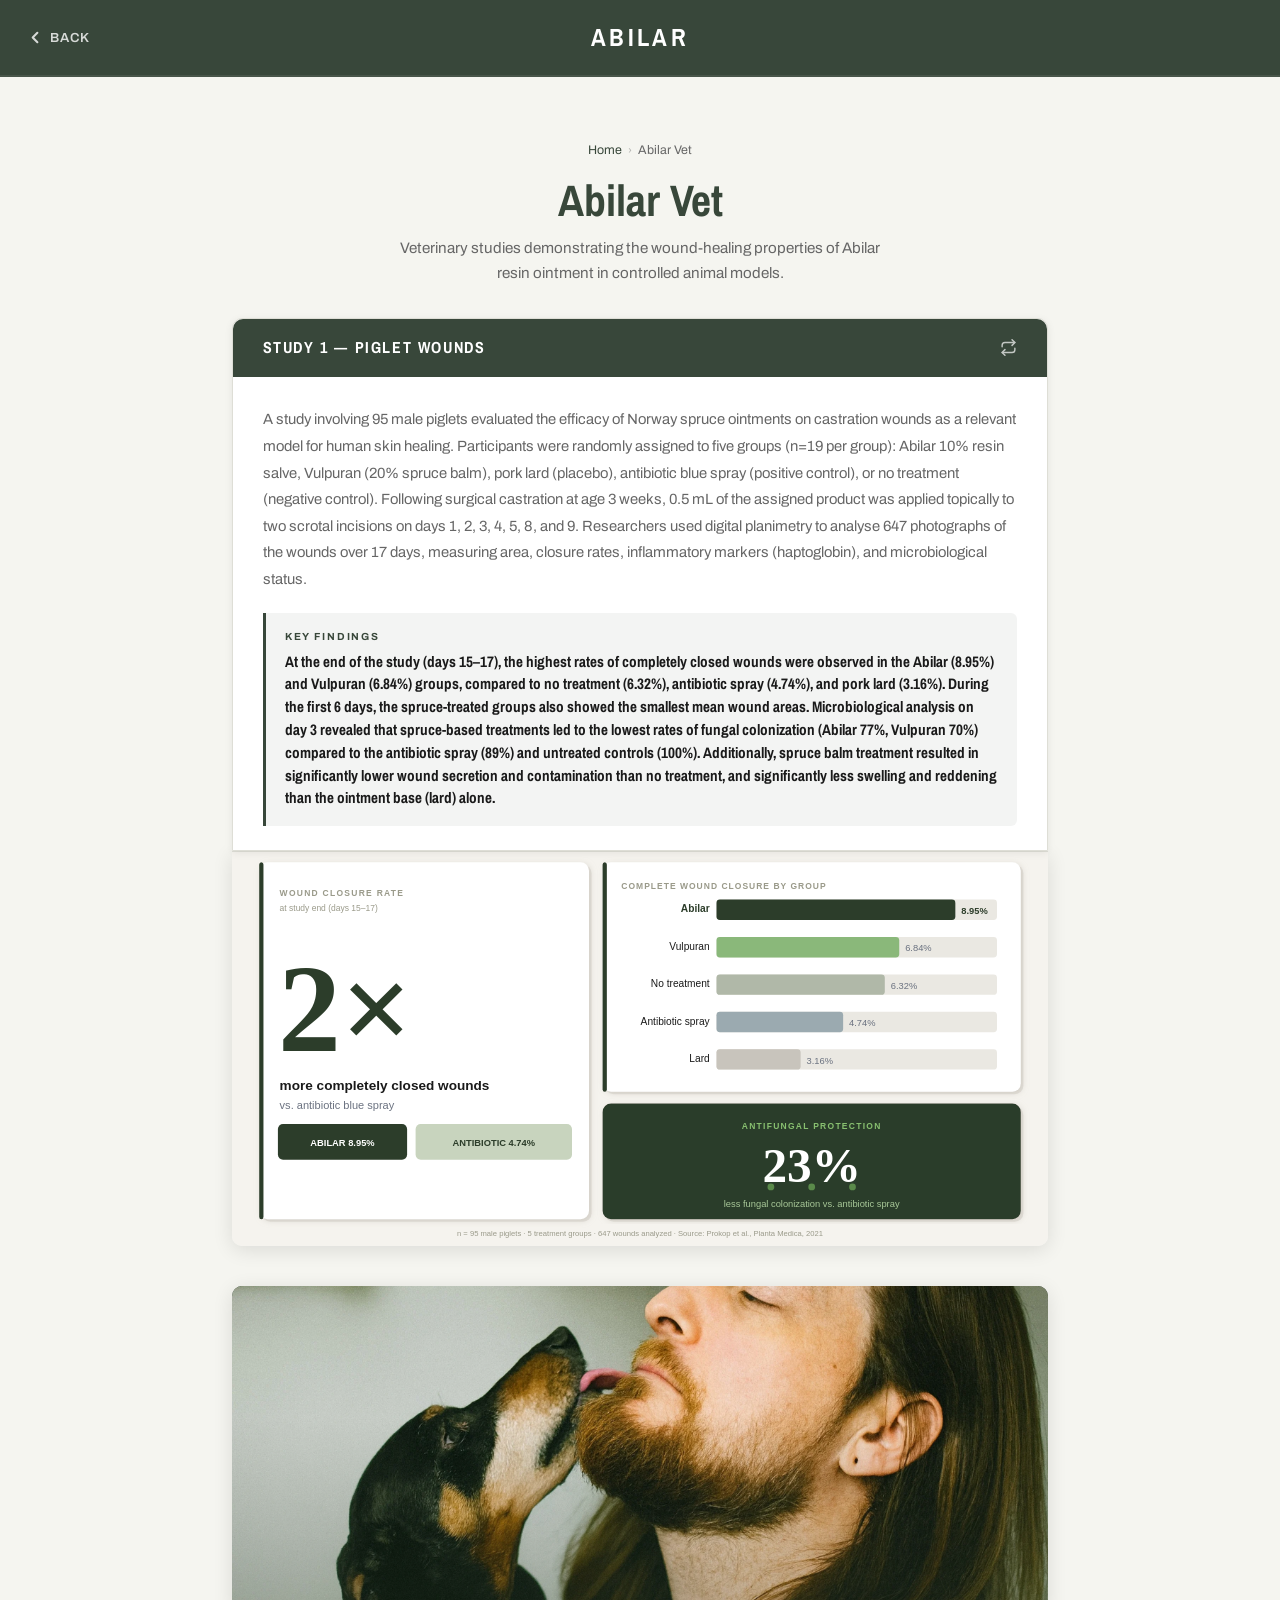
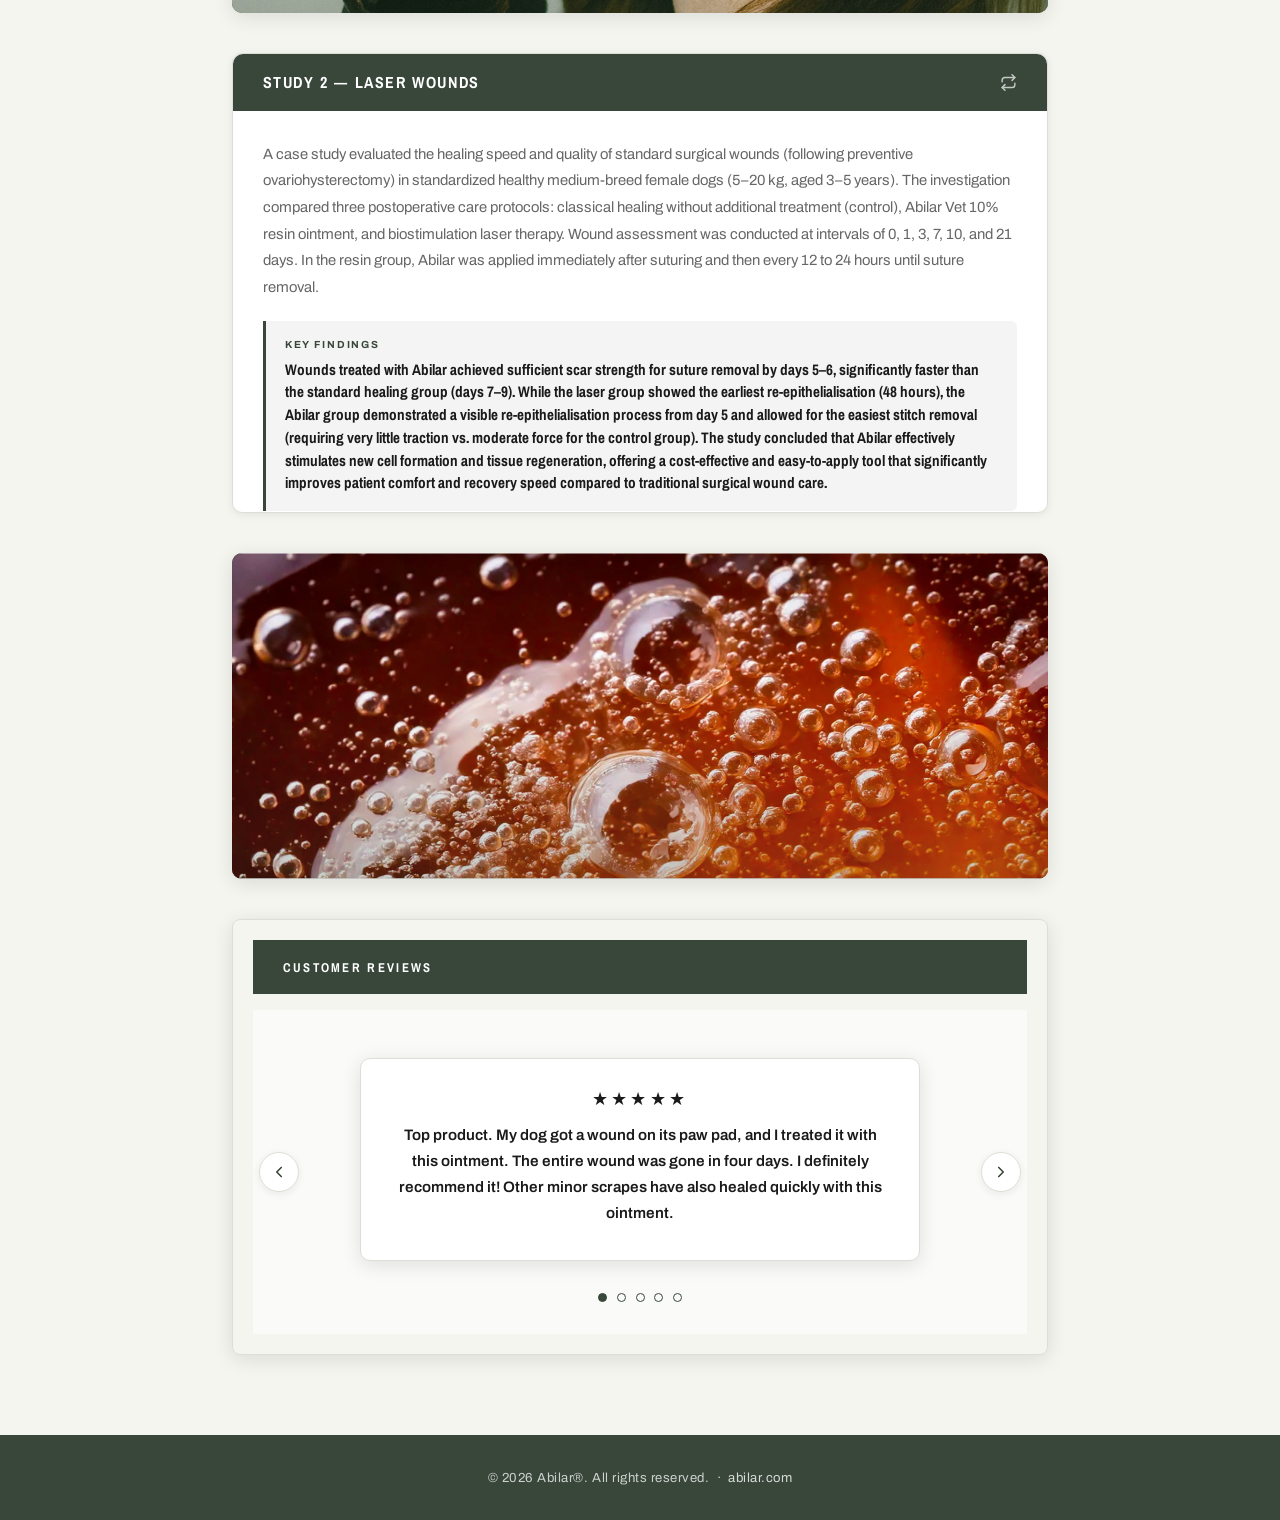
==== commit 403cbeee: "Add 7 countries to map and update footer to © 2026 Abilar® site-wide - Map: added Belgium, Luxembour" ====
--- a/abilar-vet.html
+++ b/abilar-vet.html
@@ -551,7 +551,7 @@
 
     <!-- Footer -->
     <footer class="site-footer">
-      <p>&copy; 2024 Abilar. All rights reserved.
+      <p>&copy; 2026 Abilar&reg;. All rights reserved.
         &nbsp;·&nbsp;
         <a href="https://abilar.com" target="_blank" rel="noopener">abilar.com</a>
       </p>
--- a/styles.css
+++ b/styles.css
@@ -1915,6 +1915,16 @@
   .detail-section {
     padding: 3rem 1.25rem 4rem;
   }
+
+  /* Full-width on mobile for presence + expert cards */
+  .presence-card,
+  .expert-opinions-card {
+    width: 100%;
+  }
+
+  #abilar-map {
+    height: 240px;
+  }
 }
 
 /* ============================================================
@@ -2190,6 +2200,12 @@
   width: 50%;
 }
 
+@media (max-width: 768px) {
+  .expert-opinions-card {
+    width: 100%;
+  }
+}
+
 .expert-opinions-card__header {
   background: var(--color-primary);
   padding: 1rem 1.5rem;
@@ -2296,4 +2312,3 @@
   text-align: center;
   padding: 1rem 0 0.5rem;
 }
-}
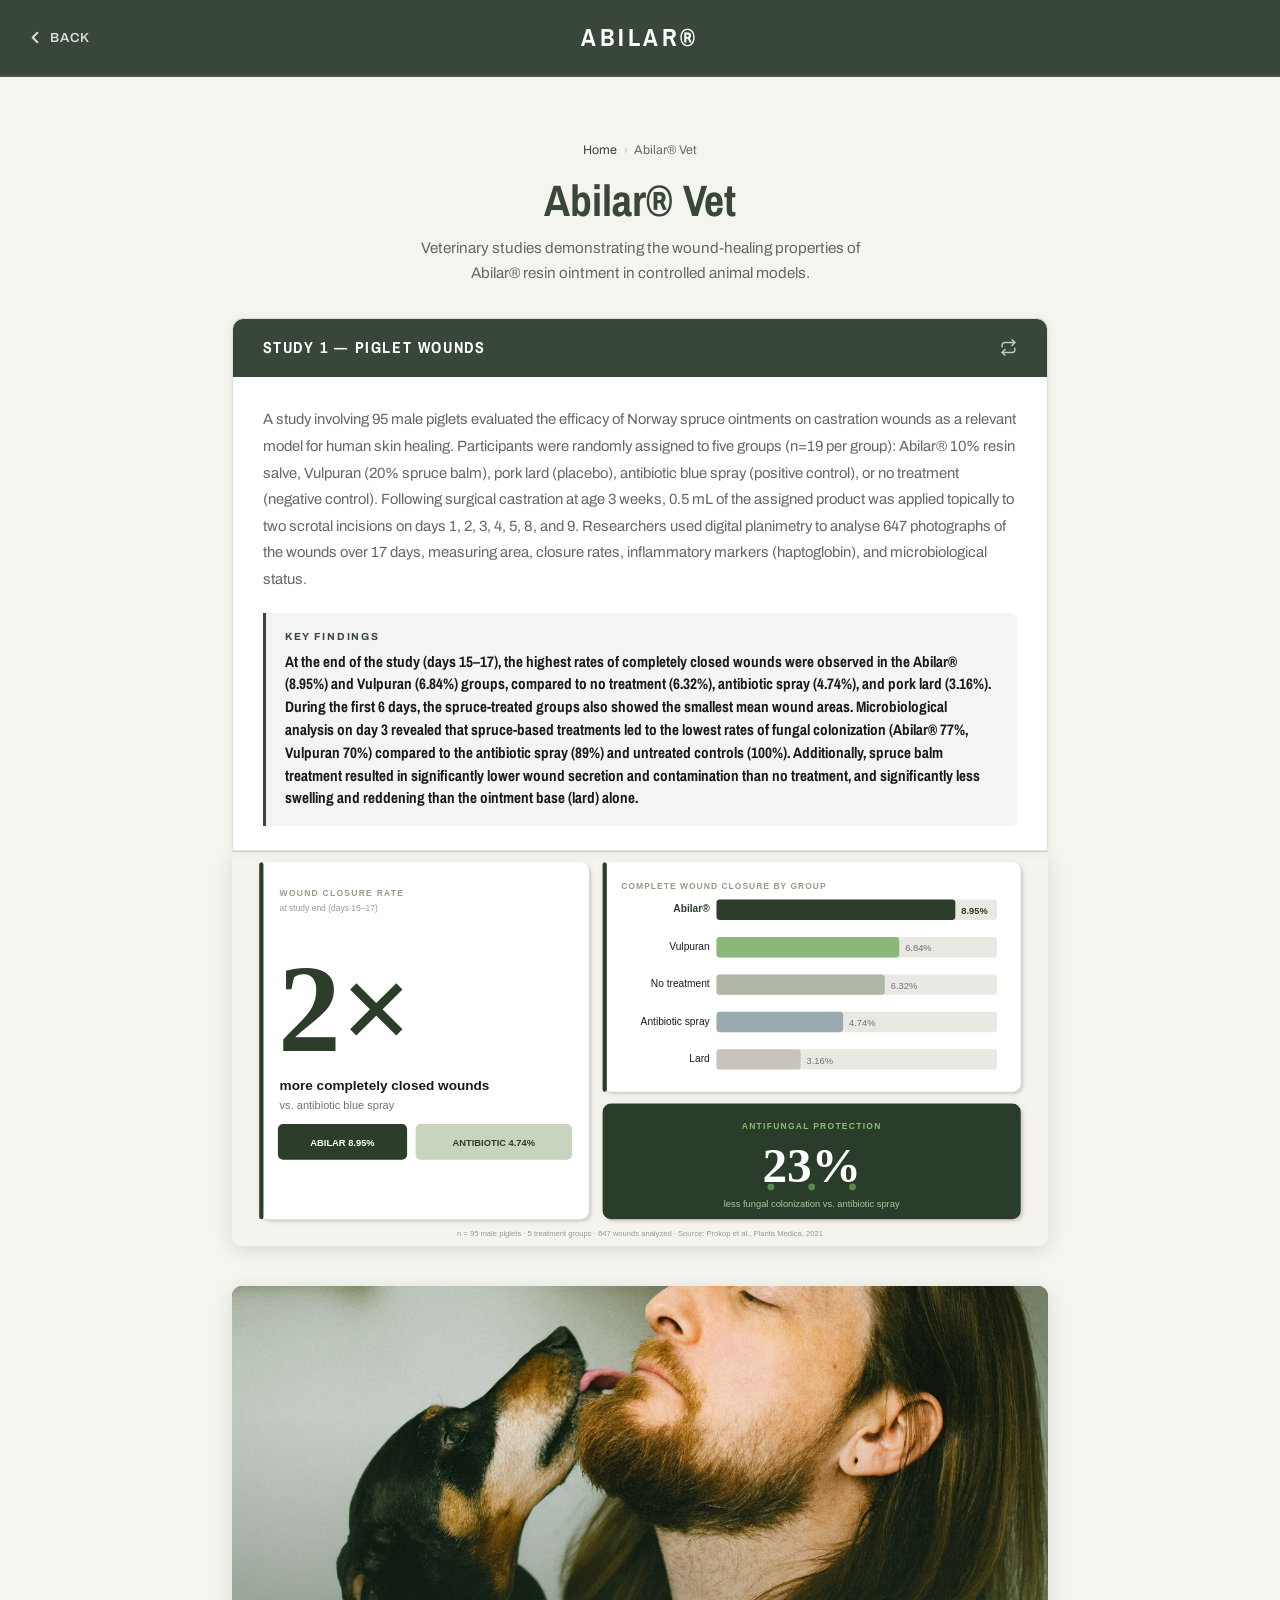
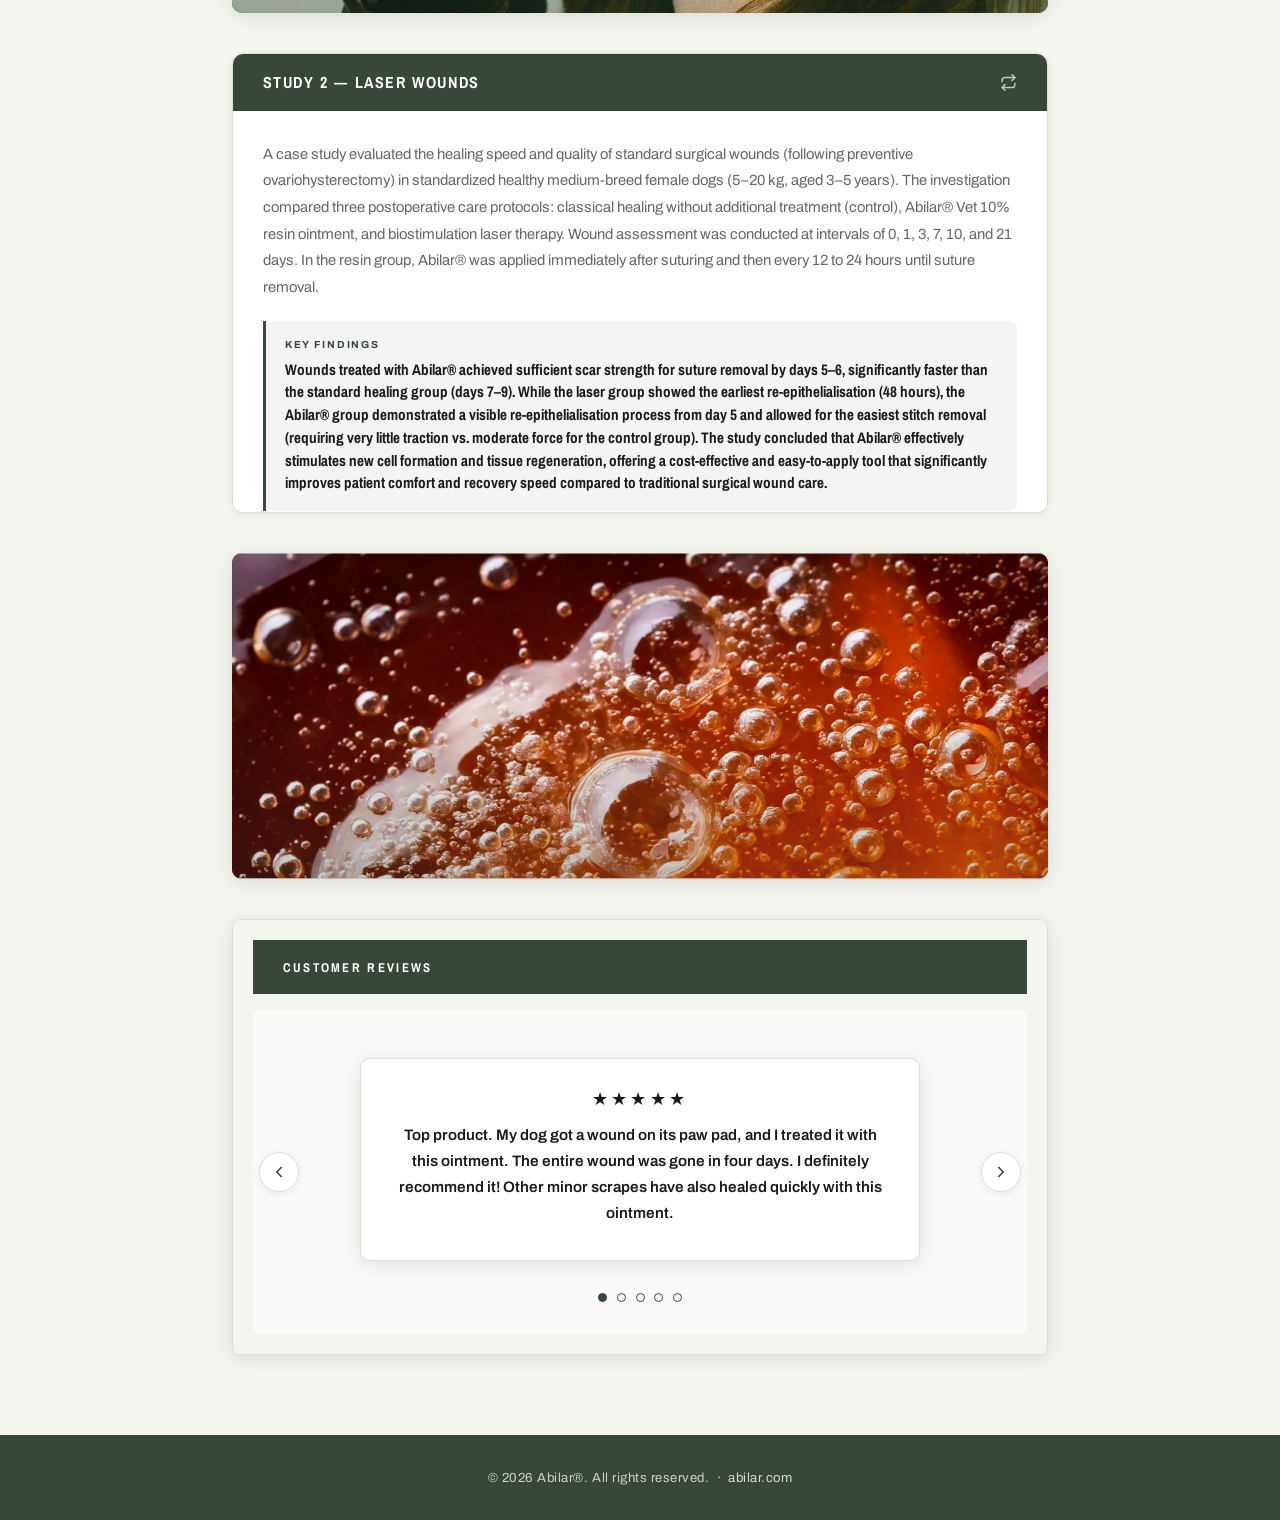
==== commit 68b26167: "Replace Abilar with Abilar® throughout all pages and update Vet button label - 130 replacements acro" ====
--- a/abilar-vet.html
+++ b/abilar-vet.html
@@ -3,7 +3,7 @@
 <head>
   <meta charset="UTF-8" />
   <meta name="viewport" content="width=device-width, initial-scale=1.0" />
-  <title>Abilar Vet — Evidence (Veterinary)</title>
+  <title>Abilar&reg; Vet — Evidence (Veterinary)</title>
   <link rel="stylesheet" href="styles.css?v=21" />
 </head>
 <body>
@@ -18,7 +18,7 @@
         </svg>
         <span>Back</span>
       </a>
-      <a href="index.html" class="site-logo">Abilar</a>
+      <a href="index.html" class="site-logo">Abilar&reg;</a>
     </header>
 
     <!-- Main -->
@@ -30,12 +30,12 @@
           <nav class="breadcrumb" aria-label="Breadcrumb">
             <a href="index.html">Home</a>
             <span class="breadcrumb__sep" aria-hidden="true">›</span>
-            <span>Abilar Vet</span>
+            <span>Abilar&reg; Vet</span>
           </nav>
-          <h1 class="detail-title">Abilar Vet</h1>
+          <h1 class="detail-title">Abilar&reg; Vet</h1>
           <p class="detail-subtitle">
             Veterinary studies demonstrating the wound-healing properties of
-            Abilar resin ointment in controlled animal models.
+            Abilar&reg; resin ointment in controlled animal models.
           </p>
         </div>
 
@@ -52,7 +52,7 @@
               <p class="clinical-card__desc">
                 A study involving 95 male piglets evaluated the efficacy of Norway spruce
                 ointments on castration wounds as a relevant model for human skin healing.
-                Participants were randomly assigned to five groups (n=19 per group): Abilar
+                Participants were randomly assigned to five groups (n=19 per group): Abilar&reg;
                 10% resin salve, Vulpuran (20% spruce balm), pork lard (placebo), antibiotic
                 blue spray (positive control), or no treatment (negative control). Following
                 surgical castration at age 3 weeks, 0.5 mL of the assigned product was applied
@@ -65,12 +65,12 @@
                 <p class="clinical-card__finding-label">Key Findings</p>
                 <p class="clinical-card__finding-text">
                   At the end of the study (days 15–17), the highest rates of completely closed
-                  wounds were observed in the Abilar (8.95%) and Vulpuran (6.84%) groups,
+                  wounds were observed in the Abilar&reg; (8.95%) and Vulpuran (6.84%) groups,
                   compared to no treatment (6.32%), antibiotic spray (4.74%), and pork lard
                   (3.16%). During the first 6 days, the spruce-treated groups also showed the
                   smallest mean wound areas. Microbiological analysis on day 3 revealed that
                   spruce-based treatments led to the lowest rates of fungal colonization
-                  (Abilar 77%, Vulpuran 70%) compared to the antibiotic spray (89%) and
+                  (Abilar&reg; 77%, Vulpuran 70%) compared to the antibiotic spray (89%) and
                   untreated controls (100%). Additionally, spruce balm treatment resulted in
                   significantly lower wound secretion and contamination than no treatment, and
                   significantly less swelling and reddening than the ointment base (lard) alone.
@@ -101,7 +101,7 @@
                 <p class="clinical-card__desc">
                   A study involving 95 male piglets evaluated the efficacy of Norway spruce
                   ointments on castration wounds as a relevant model for human skin healing.
-                  Participants were randomly assigned to five groups (n=19 per group): Abilar
+                  Participants were randomly assigned to five groups (n=19 per group): Abilar&reg;
                   10% resin salve, Vulpuran (20% spruce balm), pork lard (placebo), antibiotic
                   blue spray (positive control), or no treatment (negative control). Following
                   surgical castration at age 3 weeks, 0.5 mL of the assigned product was
@@ -114,12 +114,12 @@
                   <p class="clinical-card__finding-label">Key Findings</p>
                   <p class="clinical-card__finding-text">
                     At the end of the study (days 15–17), the highest rates of completely
-                    closed wounds were observed in the Abilar (8.95%) and Vulpuran (6.84%)
+                    closed wounds were observed in the Abilar&reg; (8.95%) and Vulpuran (6.84%)
                     groups, compared to no treatment (6.32%), antibiotic spray (4.74%), and
                     pork lard (3.16%). During the first 6 days, the spruce-treated groups
                     also showed the smallest mean wound areas. Microbiological analysis on
                     day 3 revealed that spruce-based treatments led to the lowest rates of
-                    fungal colonization (Abilar 77%, Vulpuran 70%) compared to the antibiotic
+                    fungal colonization (Abilar&reg; 77%, Vulpuran 70%) compared to the antibiotic
                     spray (89%) and untreated controls (100%). Additionally, spruce balm
                     treatment resulted in significantly lower wound secretion and contamination
                     than no treatment, and significantly less swelling and reddening than the
@@ -141,7 +141,7 @@
                   <p class="flip-back__ref-label">Download</p>
                   <a class="flip-back__download-btn"
                      href="assets/Prokop_et_al_Abilar_Piglets_Beneficial_effect_of_resin_salve_in_treatment_of_severe_pressure_ulcers_a_prospective_random.pdf"
-                     download="Abilar_Vet_Piglet_Wounds_Study.pdf"
+                     download="Abilar&reg;_Vet_Piglet_Wounds_Study.pdf"
                      target="_blank" rel="noopener">
                     <svg viewBox="0 0 24 24" fill="none" stroke="currentColor"
                          stroke-width="2.2" stroke-linecap="round" stroke-linejoin="round"
@@ -183,7 +183,7 @@
         <!-- Piglet study infographic -->
         <figure class="study-infographic" aria-label="Study 1 — Piglet Wounds infographic">
           <svg xmlns="http://www.w3.org/2000/svg" viewBox="0 96 960 464" role="img" aria-labelledby="piglet-info-title" font-family="'Poppins', 'Segoe UI', sans-serif">
-            <title id="piglet-info-title">Study 1 — Piglet Wounds: Abilar achieved 2× more completely closed wounds vs. antibiotic spray and 23% less fungal colonization.</title>
+            <title id="piglet-info-title">Study 1 — Piglet Wounds: Abilar&reg; achieved 2× more completely closed wounds vs. antibiotic spray and 23% less fungal colonization.</title>
             <defs>
               <filter id="pig-shadow" x="-4%" y="-4%" width="108%" height="108%">
                 <feDropShadow dx="2" dy="2" stdDeviation="4" flood-color="#B0AA9E" flood-opacity="0.35"/>
@@ -219,8 +219,8 @@
 
             <text x="458" y="140" font-weight="700" font-size="10" fill="#9A9A8A" letter-spacing="1.2">COMPLETE WOUND CLOSURE BY GROUP</text>
 
-            <!-- ROW 1 — Abilar 8.95% -->
-            <text x="562" y="167" text-anchor="end" font-weight="700" font-size="12" fill="#2C3D2A">Abilar</text>
+            <!-- ROW 1 — Abilar&reg; 8.95% -->
+            <text x="562" y="167" text-anchor="end" font-weight="700" font-size="12" fill="#2C3D2A">Abilar&reg;</text>
             <rect x="570" y="152" width="330" height="24" rx="4" fill="#EAE8E2"/>
             <rect x="570" y="152" width="281" height="24" rx="4" fill="#2C3D2A"/>
             <text x="858" y="169" font-weight="700" font-size="11" fill="#2C3D2A">8.95%</text>
@@ -287,20 +287,20 @@
                 wounds (following preventive ovariohysterectomy) in standardized healthy
                 medium-breed female dogs (5–20 kg, aged 3–5 years). The investigation
                 compared three postoperative care protocols: classical healing without
-                additional treatment (control), Abilar Vet 10% resin ointment, and
+                additional treatment (control), Abilar&reg; Vet 10% resin ointment, and
                 biostimulation laser therapy. Wound assessment was conducted at intervals
-                of 0, 1, 3, 7, 10, and 21 days. In the resin group, Abilar was applied
+                of 0, 1, 3, 7, 10, and 21 days. In the resin group, Abilar&reg; was applied
                 immediately after suturing and then every 12 to 24 hours until suture removal.
               </p>
               <div class="clinical-card__finding">
                 <p class="clinical-card__finding-label">Key Findings</p>
                 <p class="clinical-card__finding-text">
-                  Wounds treated with Abilar achieved sufficient scar strength for suture
+                  Wounds treated with Abilar&reg; achieved sufficient scar strength for suture
                   removal by days 5–6, significantly faster than the standard healing group
                   (days 7–9). While the laser group showed the earliest re-epithelialisation
-                  (48 hours), the Abilar group demonstrated a visible re-epithelialisation
+                  (48 hours), the Abilar&reg; group demonstrated a visible re-epithelialisation
                   process from day 5 and allowed for the easiest stitch removal. The study
-                  concluded that Abilar effectively stimulates new cell formation and tissue
+                  concluded that Abilar&reg; effectively stimulates new cell formation and tissue
                   regeneration, offering a cost-effective and easy-to-apply tool that
                   significantly improves patient comfort and recovery speed.
                 </p>
@@ -332,22 +332,22 @@
                   wounds (following preventive ovariohysterectomy) in standardized healthy
                   medium-breed female dogs (5–20 kg, aged 3–5 years). The investigation
                   compared three postoperative care protocols: classical healing without
-                  additional treatment (control), Abilar Vet 10% resin ointment, and
+                  additional treatment (control), Abilar&reg; Vet 10% resin ointment, and
                   biostimulation laser therapy. Wound assessment was conducted at intervals
-                  of 0, 1, 3, 7, 10, and 21 days. In the resin group, Abilar was applied
+                  of 0, 1, 3, 7, 10, and 21 days. In the resin group, Abilar&reg; was applied
                   immediately after suturing and then every 12 to 24 hours until suture
                   removal.
                 </p>
                 <div class="clinical-card__finding">
                   <p class="clinical-card__finding-label">Key Findings</p>
                   <p class="clinical-card__finding-text">
-                    Wounds treated with Abilar achieved sufficient scar strength for suture
+                    Wounds treated with Abilar&reg; achieved sufficient scar strength for suture
                     removal by days 5–6, significantly faster than the standard healing group
                     (days 7–9). While the laser group showed the earliest re-epithelialisation
-                    (48 hours), the Abilar group demonstrated a visible re-epithelialisation
+                    (48 hours), the Abilar&reg; group demonstrated a visible re-epithelialisation
                     process from day 5 and allowed for the easiest stitch removal (requiring
                     very little traction vs. moderate force for the control group). The study
-                    concluded that Abilar effectively stimulates new cell formation and tissue
+                    concluded that Abilar&reg; effectively stimulates new cell formation and tissue
                     regeneration, offering a cost-effective and easy-to-apply tool that
                     significantly improves patient comfort and recovery speed compared to
                     traditional surgical wound care.
@@ -368,7 +368,7 @@
                   <p class="flip-back__ref-label">Download</p>
                   <a class="flip-back__download-btn"
                      href="assets/Collection of lectures New options and procedures in wound treatment 2024.pdf"
-                     download="Abilar_Vet_Laser_Wounds_Study.pdf"
+                     download="Abilar&reg;_Vet_Laser_Wounds_Study.pdf"
                      target="_blank" rel="noopener">
                     <svg viewBox="0 0 24 24" fill="none" stroke="currentColor"
                          stroke-width="2.2" stroke-linecap="round" stroke-linejoin="round"
@@ -482,7 +482,7 @@
                   <div class="review-card review-card--vet">
                     <span class="review-card__mark">"</span>
                     <p class="review-card__text">
-                      Abilar Vet Wound Balm is a trusted product for minor wounds, and it is
+                      Abilar&reg; Vet Wound Balm is a trusted product for minor wounds, and it is
                       used weekly by both patients and staff.
                     </p>
                     <hr class="review-card__rule" />
